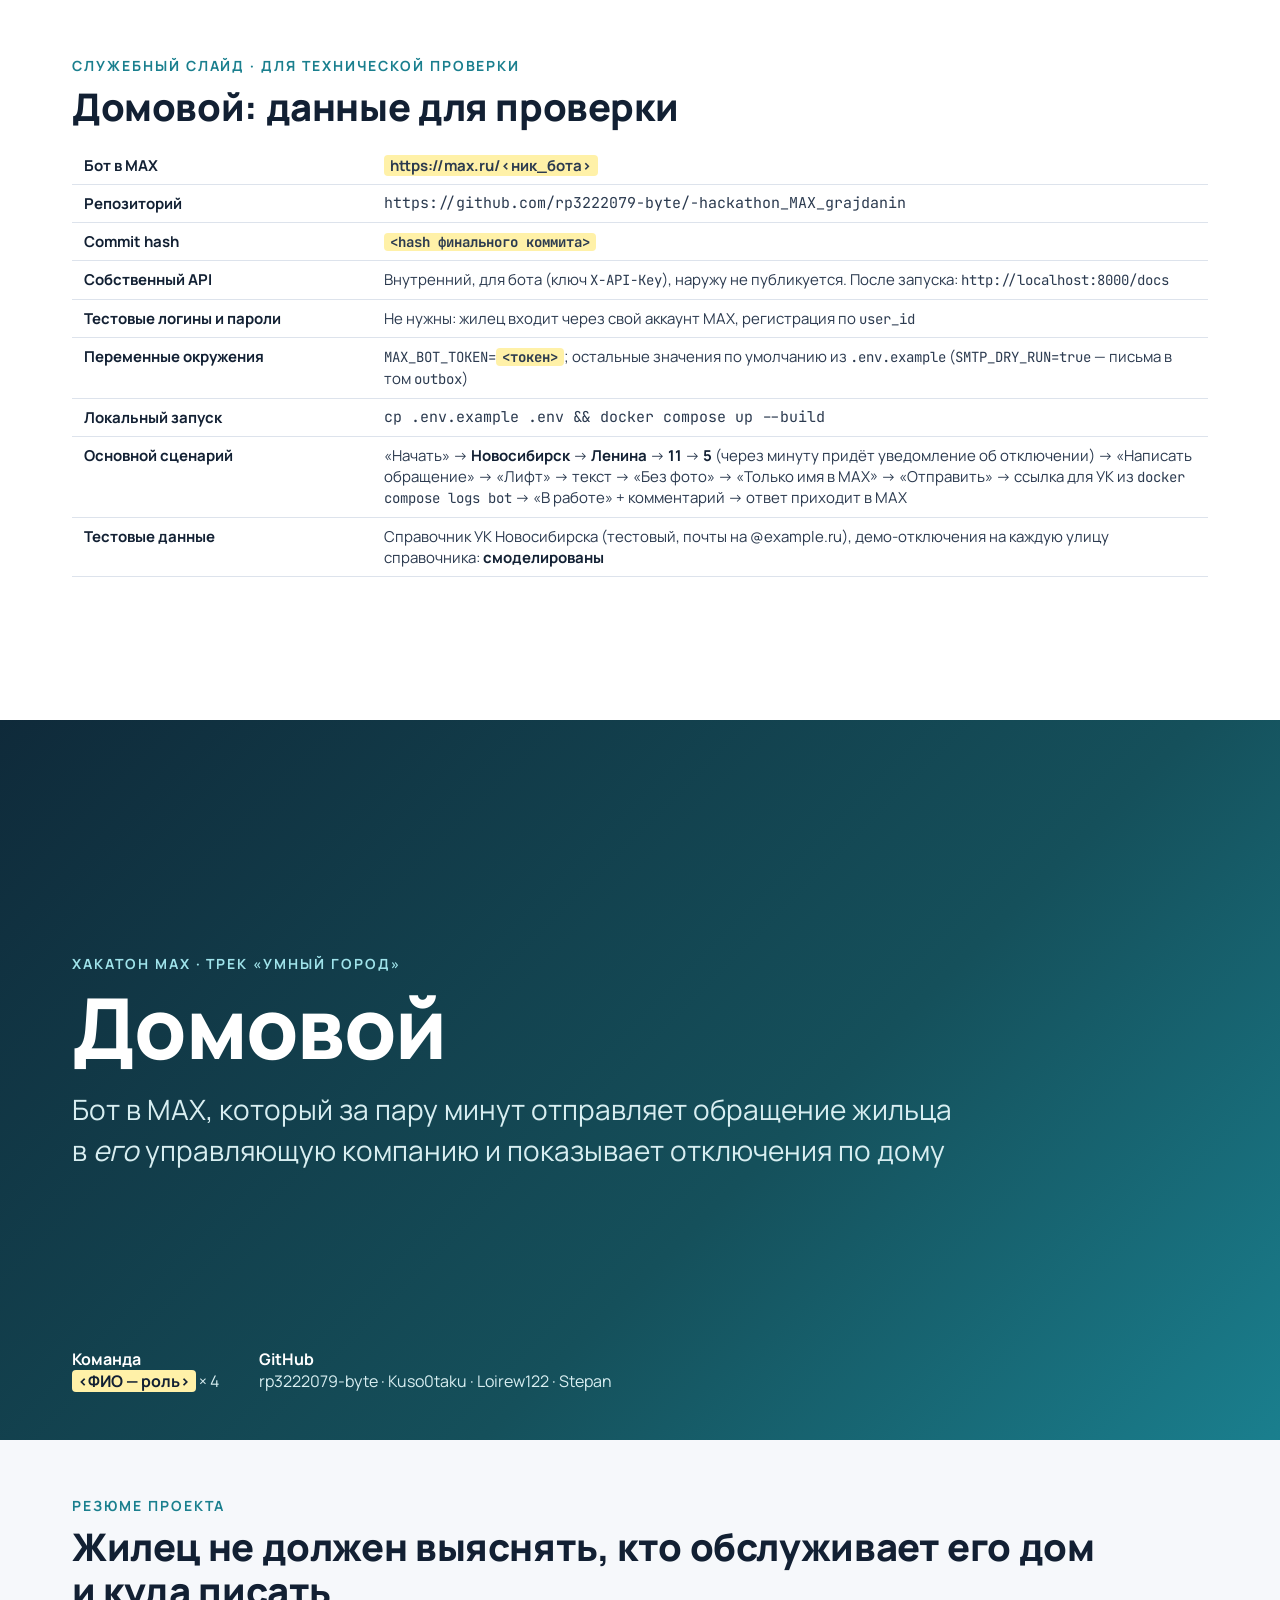
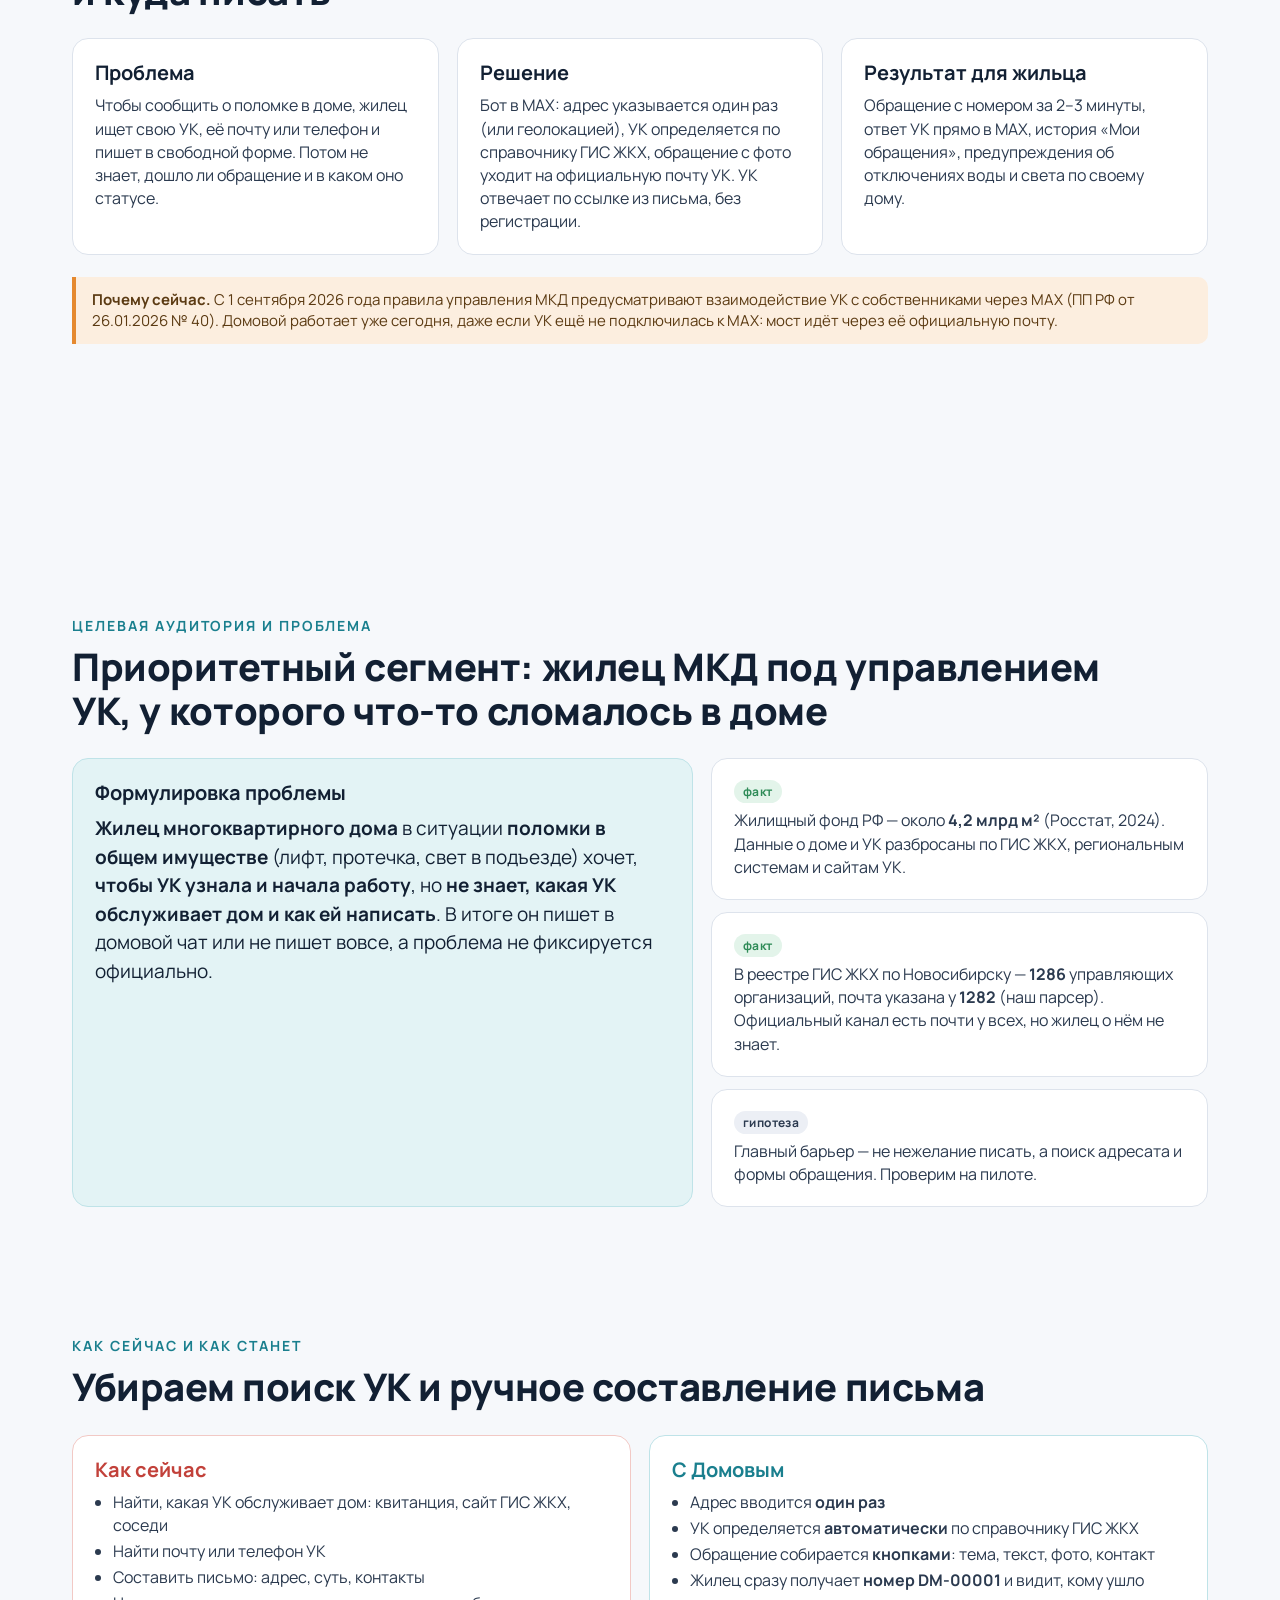
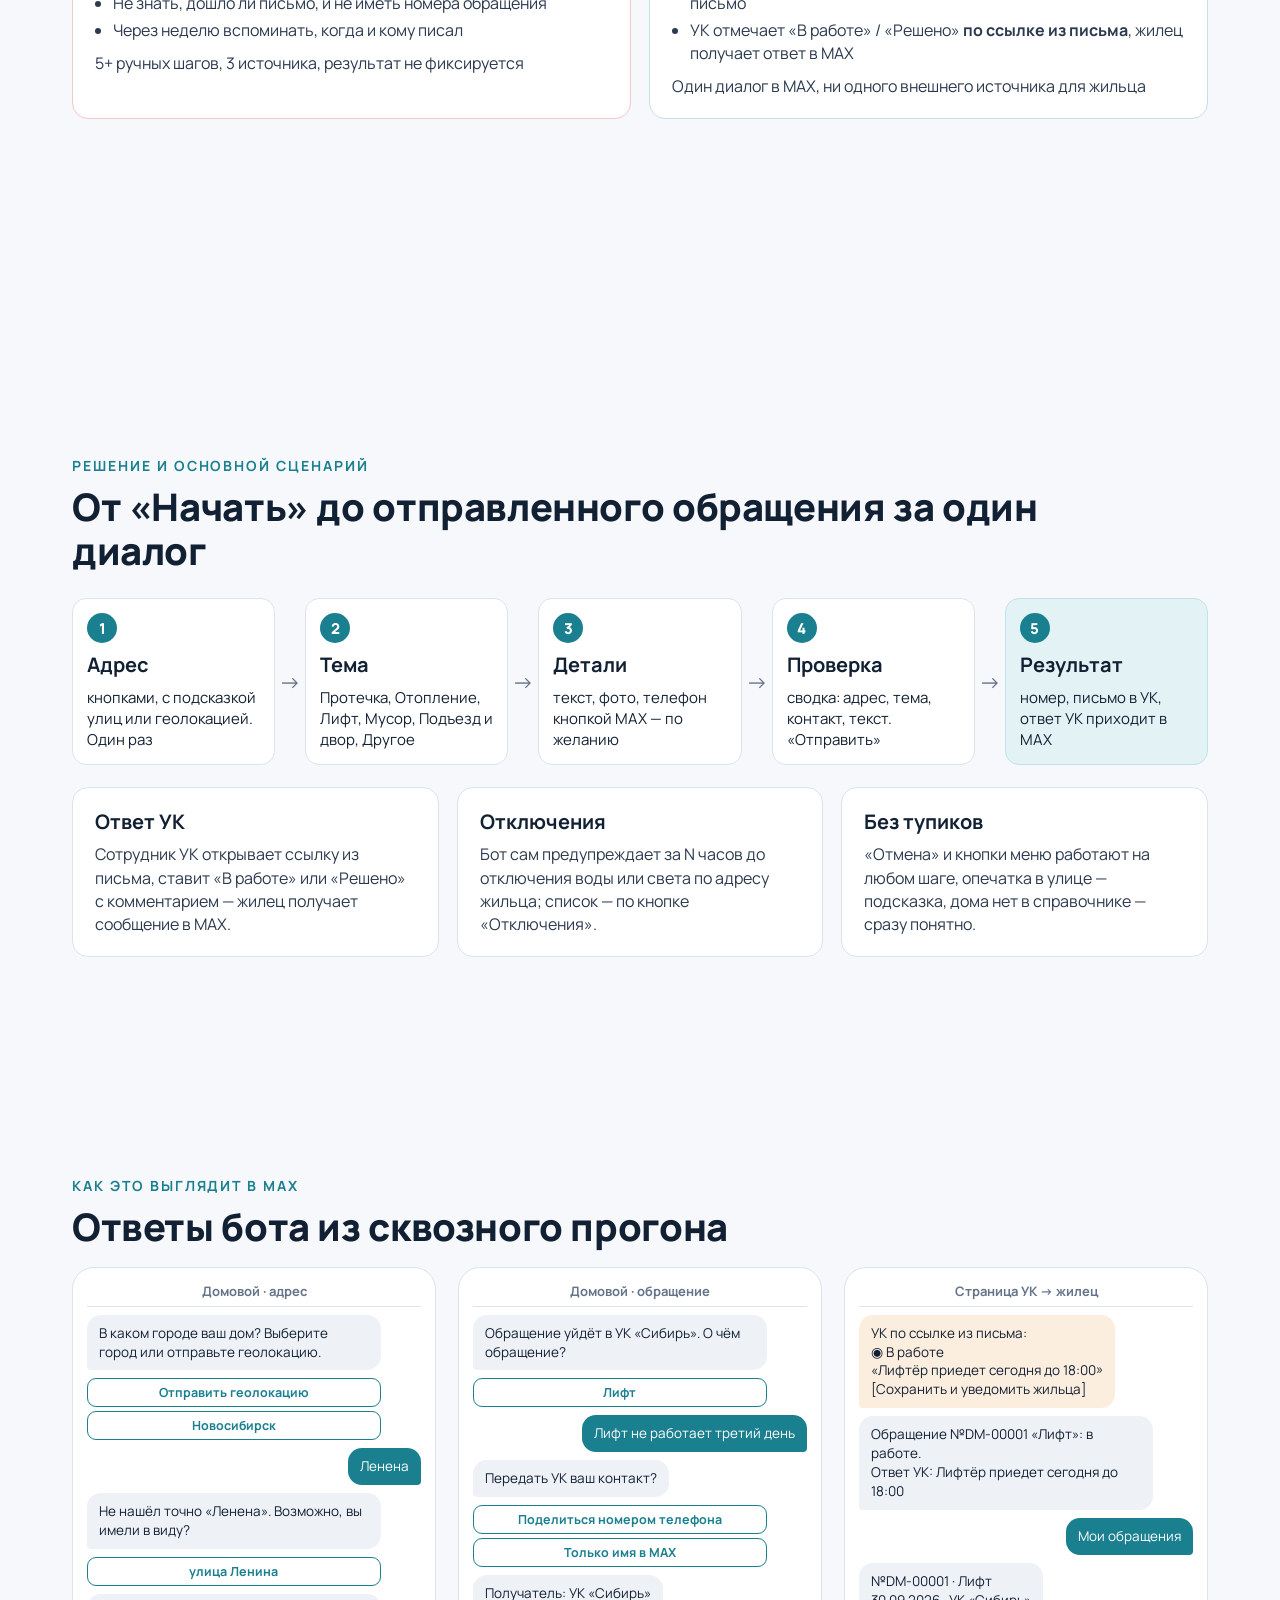
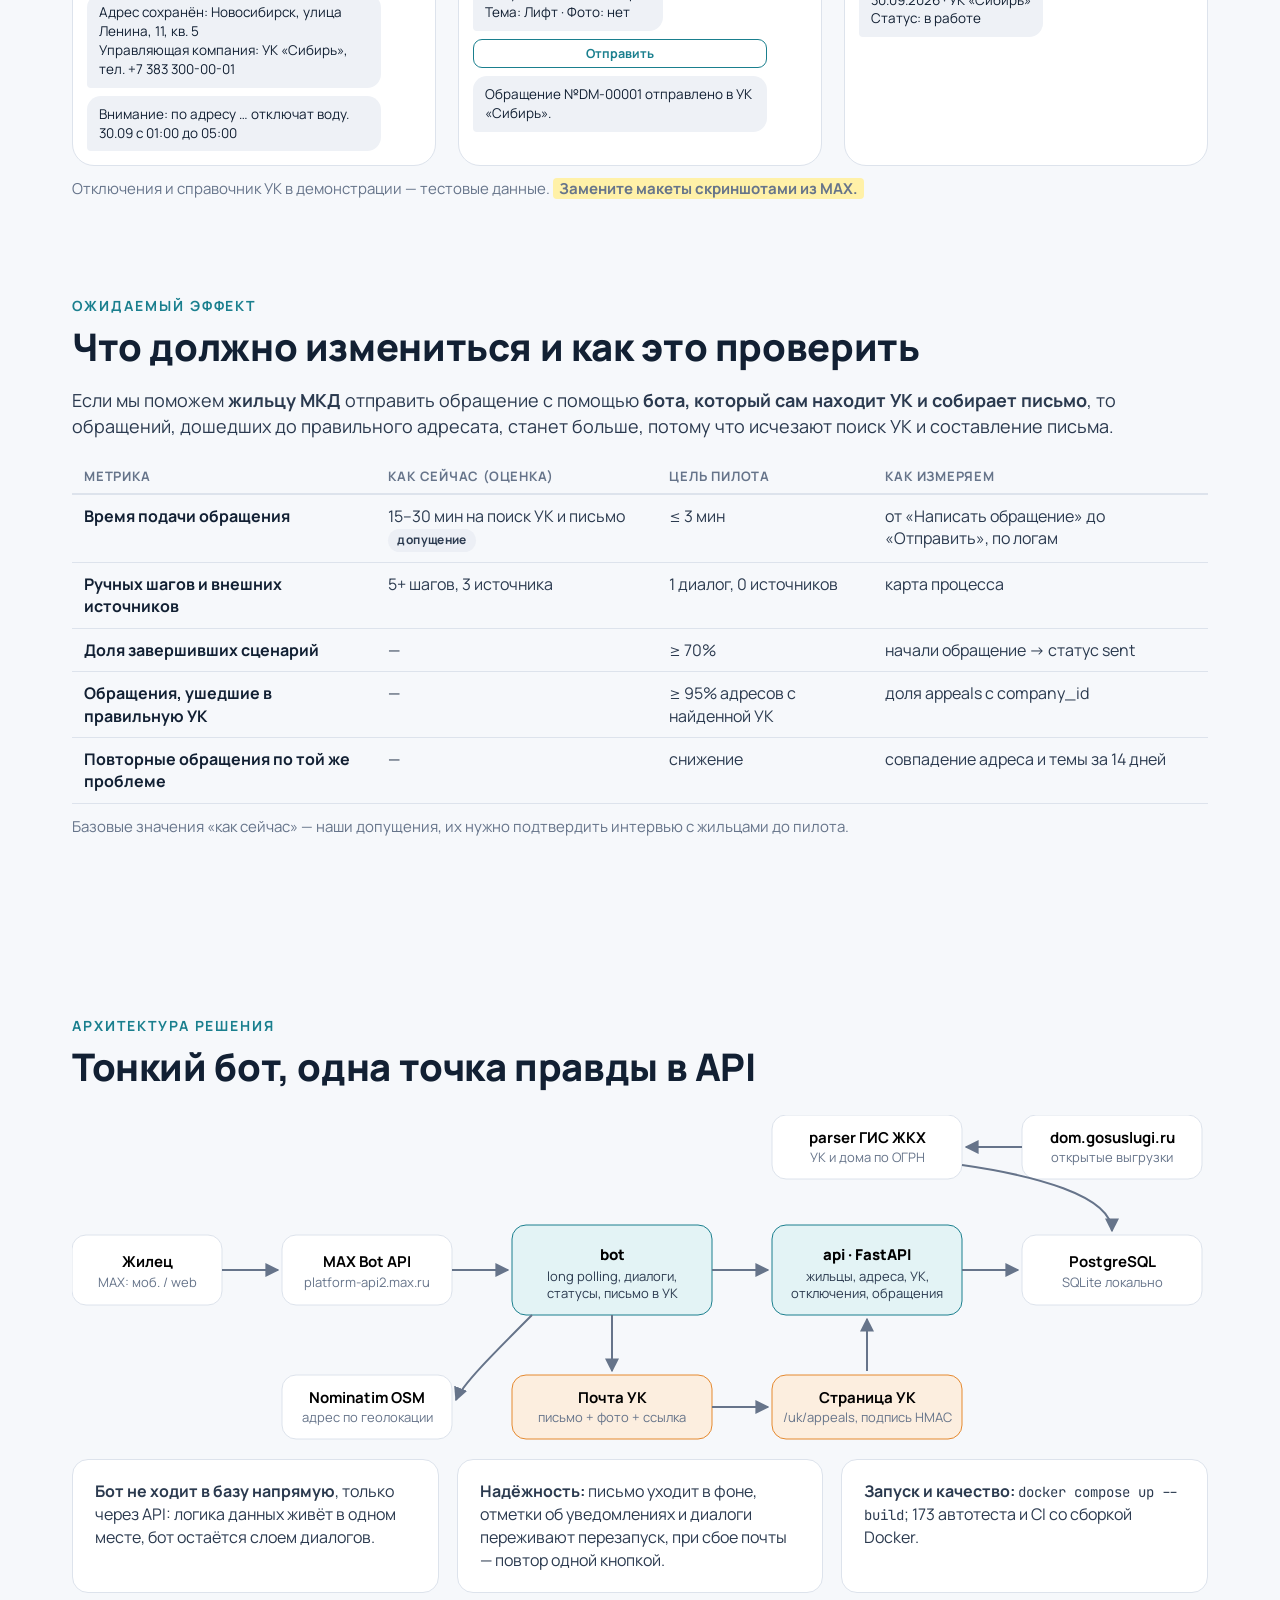
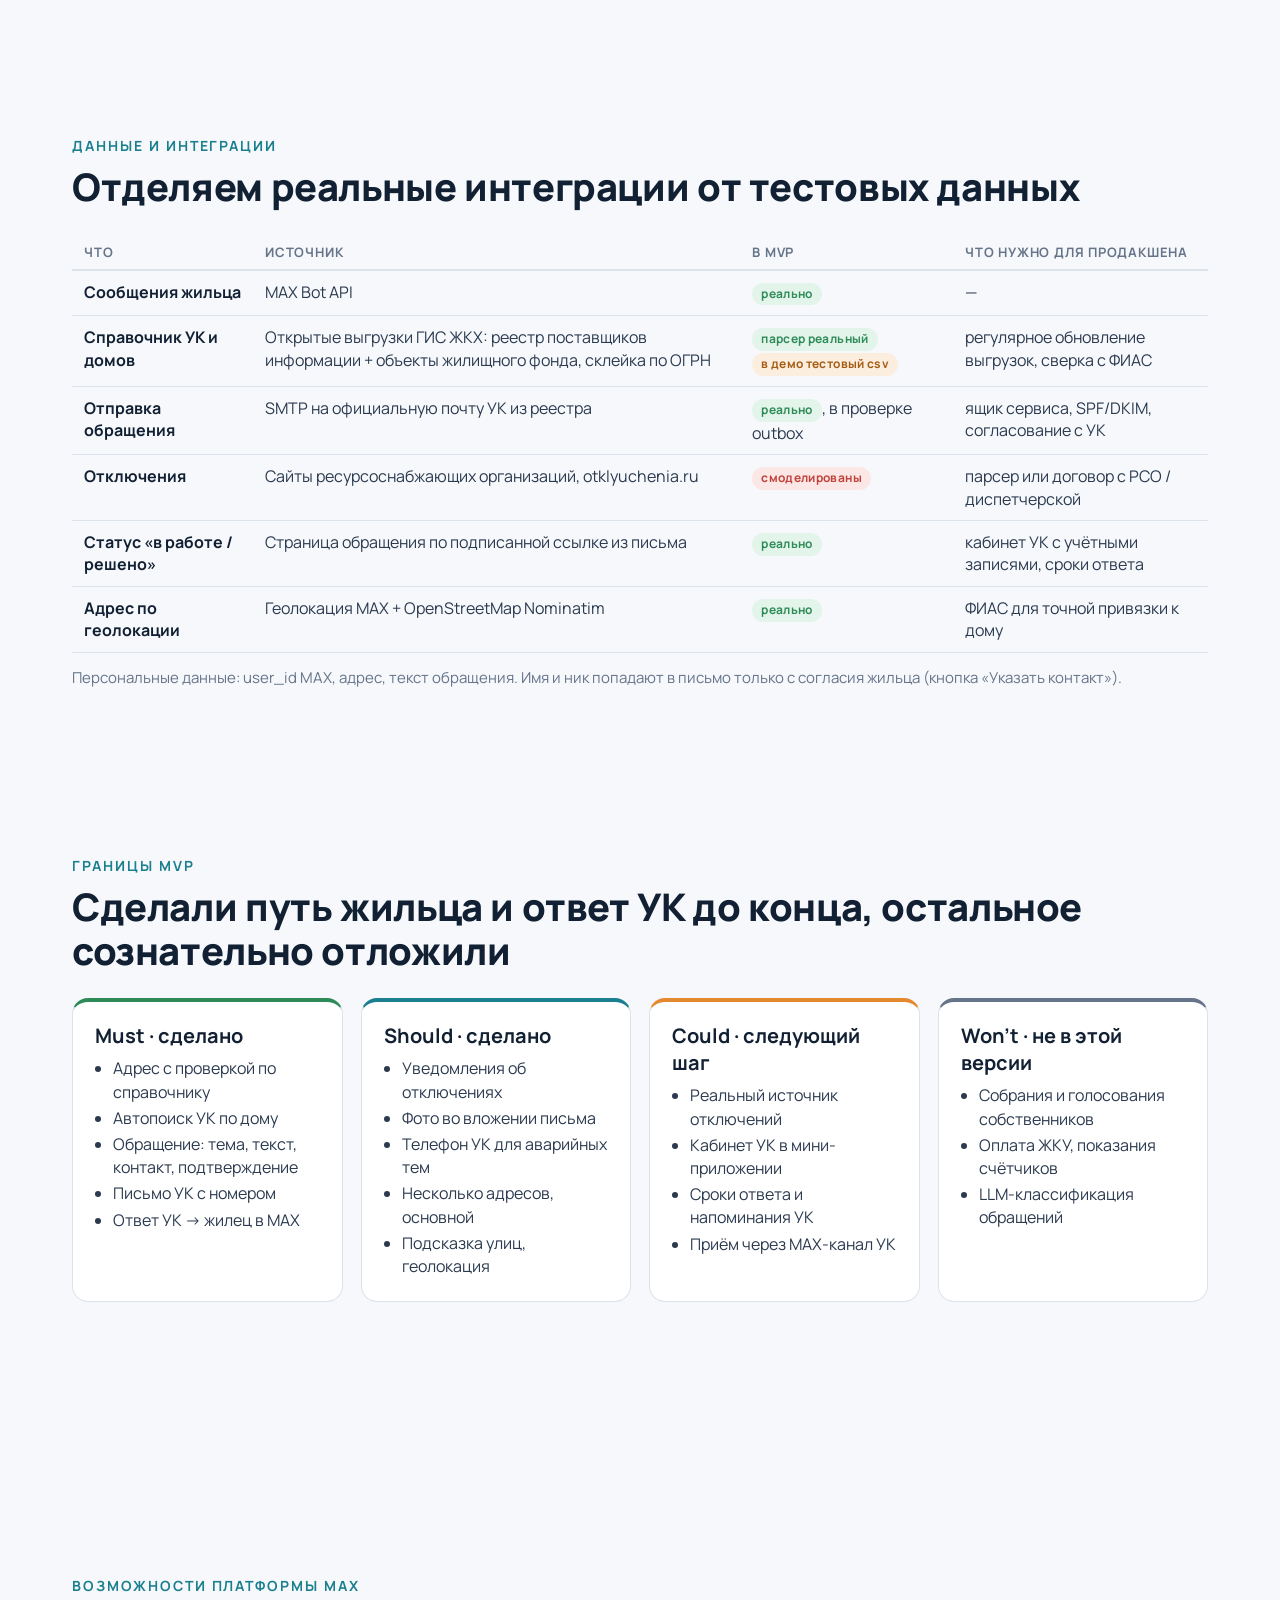
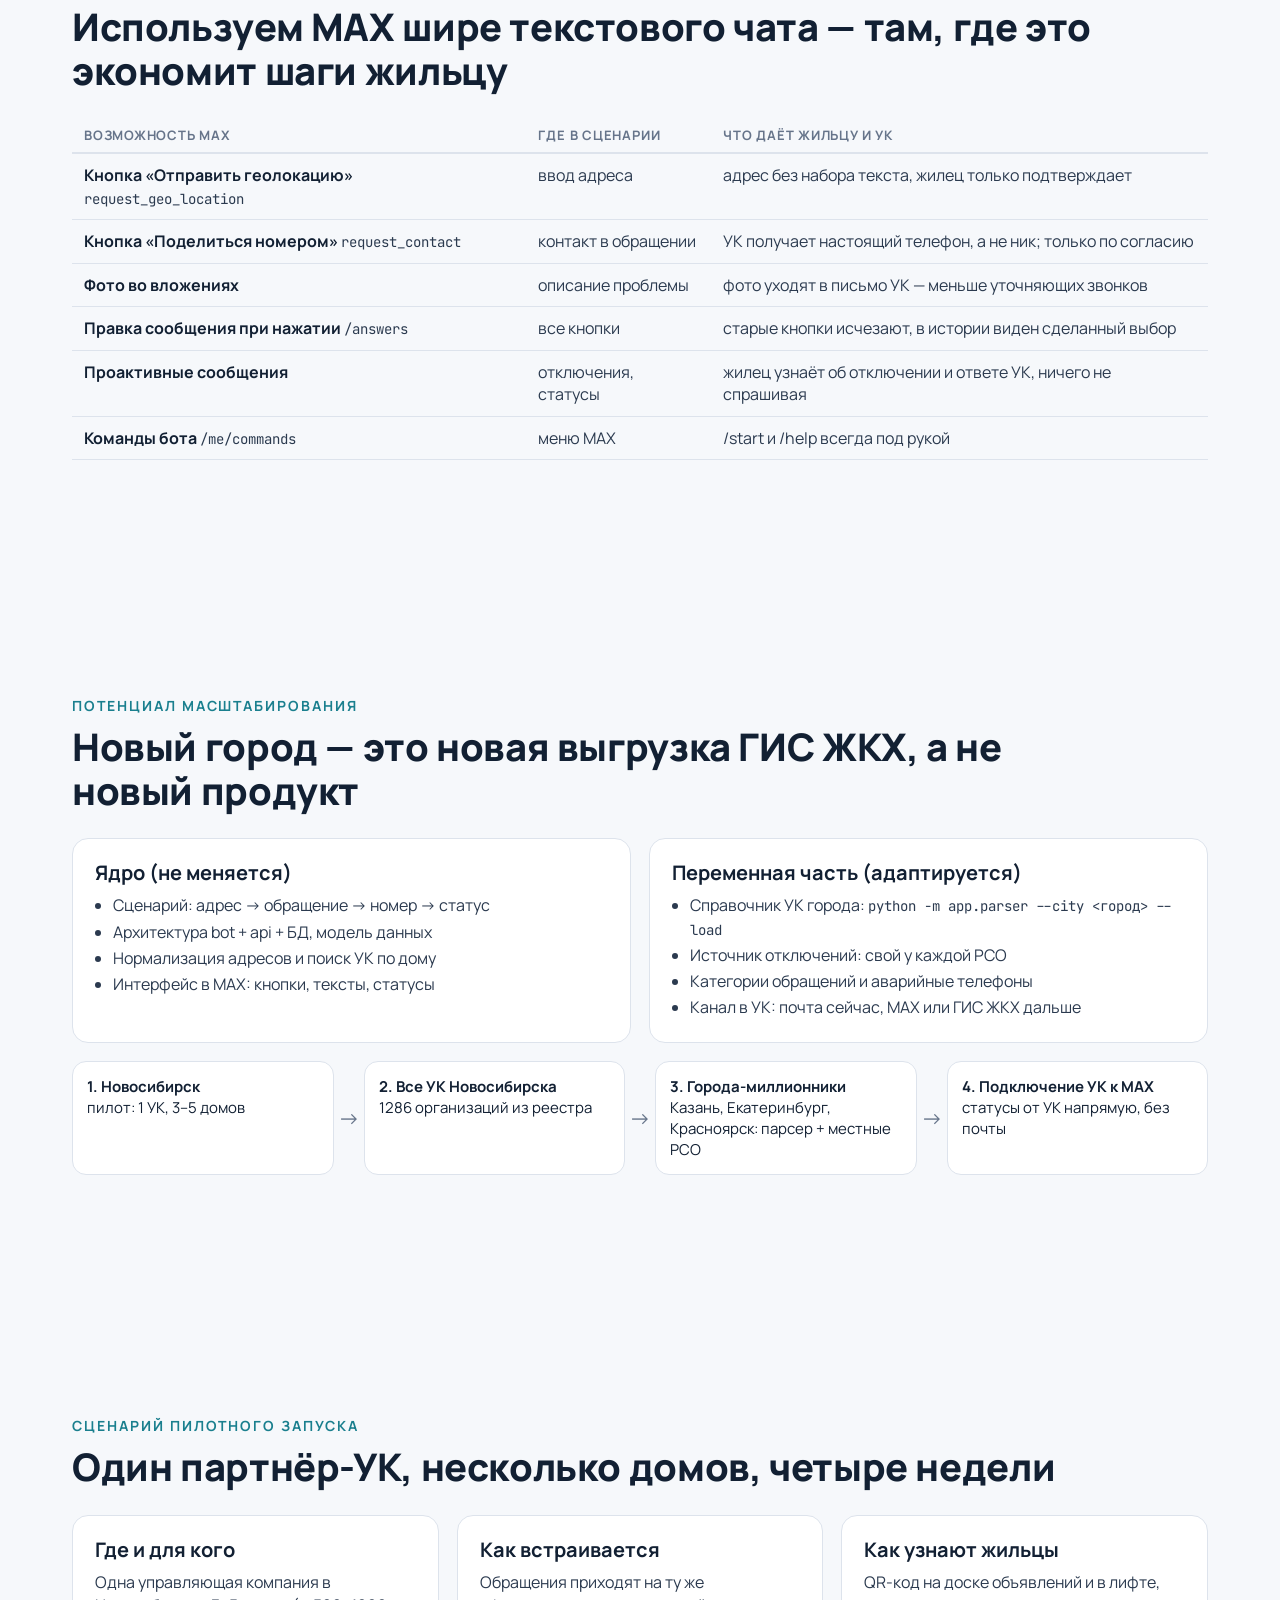
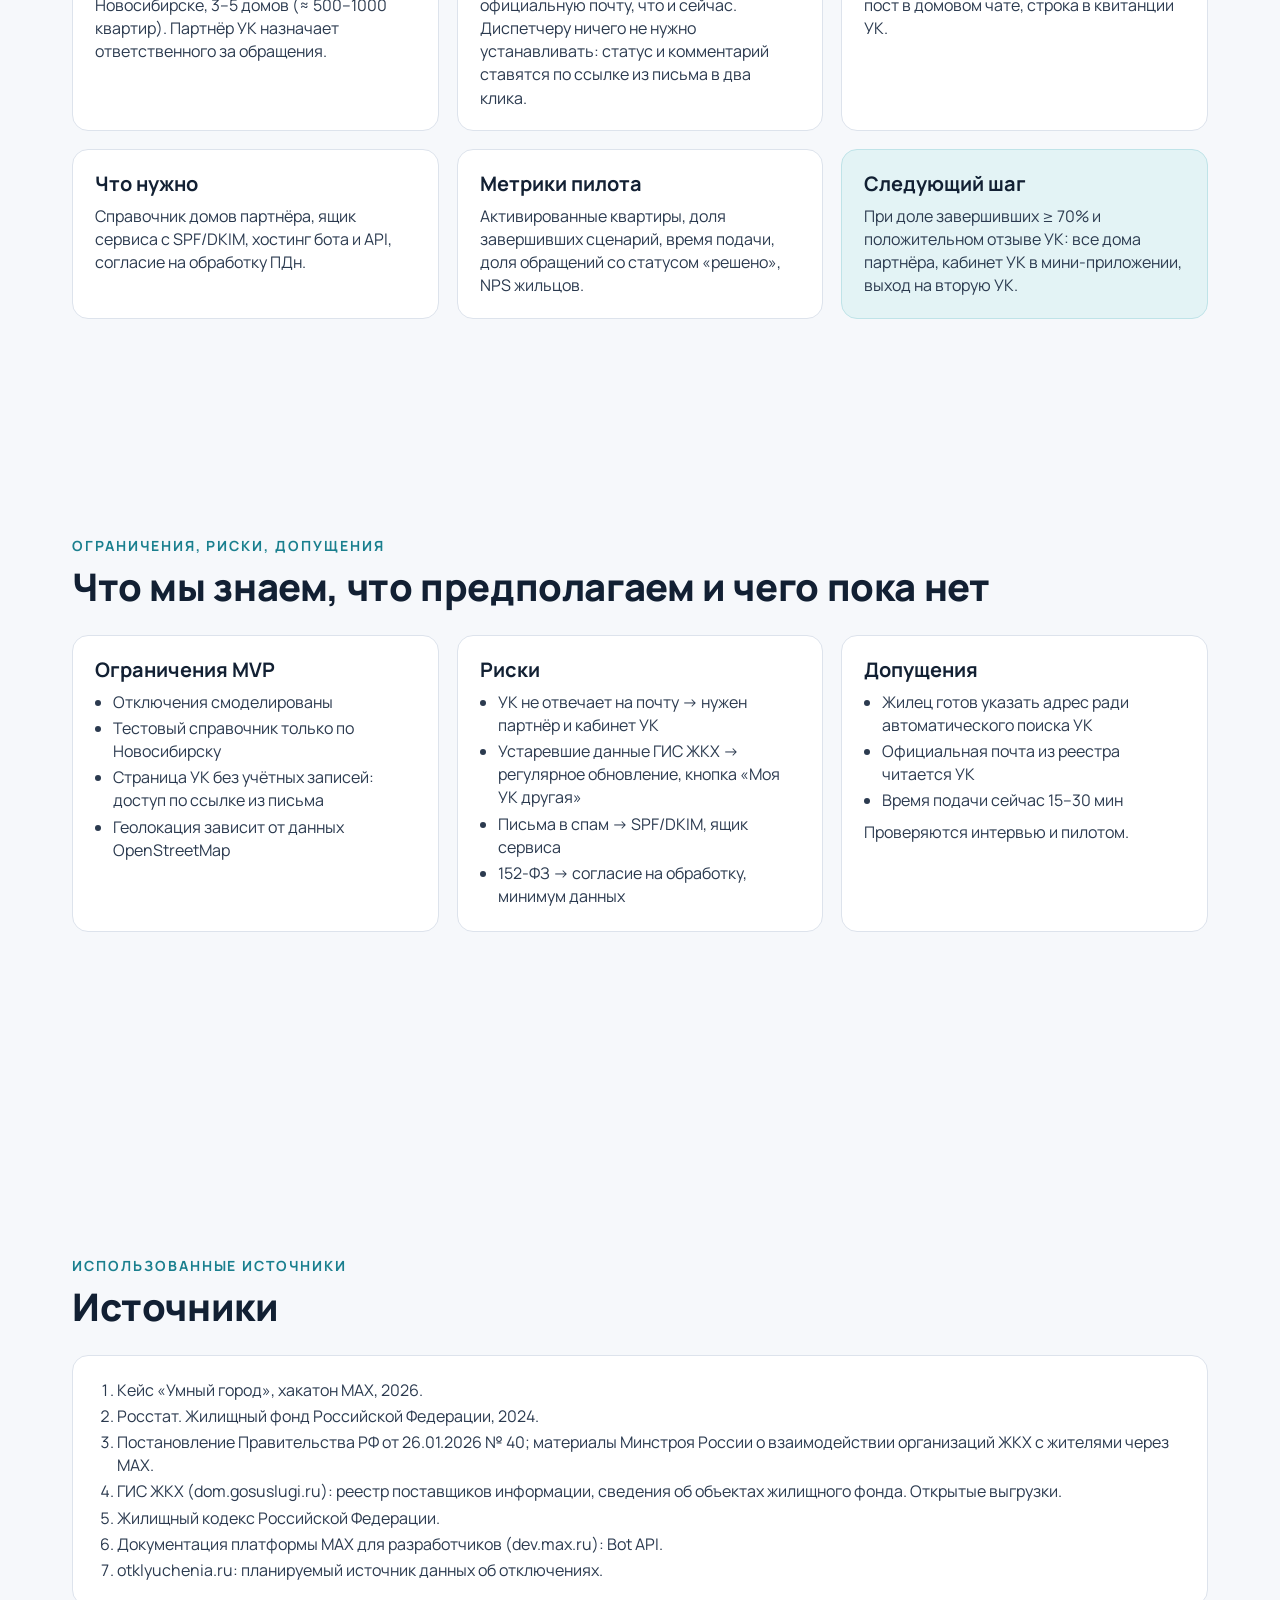
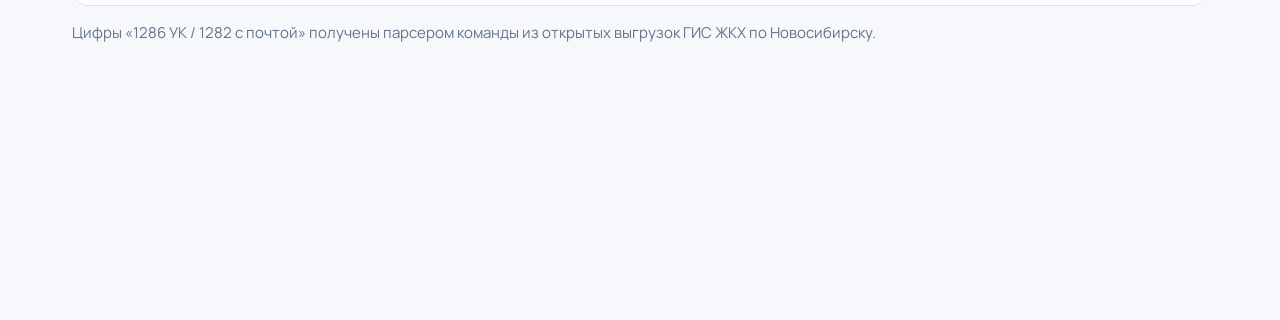
==== presentation/presentation.html @ 5addddf3 "Презентация решения (PDF и исходник)" ====
<!doctype html>
<html lang="ru">
<head>
<meta charset="utf-8">
<title>Домовой — презентация</title>
<link rel="preconnect" href="https://fonts.googleapis.com">
<link rel="preconnect" href="https://fonts.gstatic.com" crossorigin>
<link rel="stylesheet" href="https://fonts.googleapis.com/css2?family=Manrope:wght@400;500;600;700;800&family=JetBrains+Mono:wght@400;600&display=swap">
<style>
@page { size: 1280px 720px; margin: 0; }
:root{
  --ink:#122033; --ink-2:#2B3A4F; --muted:#66748A; --line:#DDE3EC; --bg:#F6F8FB; --card:#FFFFFF;
  --acc:#1A7F8E; --acc-soft:#E3F3F5; --warm:#E5892F; --warm-soft:#FCEEDF; --bad:#C2413A; --bad-soft:#FBE7E5;
  --good:#2E8B57; --good-soft:#E3F4EA; --ph:#FFF1A8;
}
*{box-sizing:border-box}
html,body{margin:0;padding:0;background:#fff}
body{font-family:"Manrope","Segoe UI",Arial,sans-serif;color:var(--ink);-webkit-print-color-adjust:exact;print-color-adjust:exact}
.slide{width:1280px;height:720px;position:relative;overflow:hidden;background:var(--bg);padding:56px 72px 48px;page-break-after:always;break-after:page;display:flex;flex-direction:column}
.slide:last-child{page-break-after:auto;break-after:auto}
.kicker{font-size:14px;font-weight:700;letter-spacing:.14em;text-transform:uppercase;color:var(--acc);margin:0 0 10px}
h1{font-size:60px;line-height:1.05;margin:0;font-weight:800;letter-spacing:-.02em}
h2{font-size:38px;line-height:1.15;margin:0 0 26px;font-weight:800;letter-spacing:-.01em;max-width:1050px}
h3{font-size:20px;margin:0 0 8px;font-weight:700}
p{margin:0}
.lead{font-size:22px;line-height:1.45;color:var(--ink-2)}
.small{font-size:15px;line-height:1.45;color:var(--muted)}
.foot{position:absolute;left:72px;right:72px;bottom:22px;display:flex;justify-content:space-between;font-size:12px;color:var(--muted)}
.grid{display:grid;gap:18px}
.g2{grid-template-columns:1fr 1fr}.g3{grid-template-columns:repeat(3,1fr)}.g4{grid-template-columns:repeat(4,1fr)}
.card{background:var(--card);border:1px solid var(--line);border-radius:16px;padding:20px 22px}
.card p,.card li{font-size:16px;line-height:1.45;color:var(--ink-2)}
.card ul{margin:0;padding-left:18px}.card li{margin:3px 0}
.tag{display:inline-block;font-size:12px;font-weight:700;padding:3px 9px;border-radius:999px;letter-spacing:.03em}
.t-real{background:var(--good-soft);color:var(--good)}.t-test{background:var(--warm-soft);color:#A65B12}.t-model{background:var(--bad-soft);color:var(--bad)}.t-plan{background:#ECEFF5;color:var(--ink-2)}
.ph{background:var(--ph);padding:0 6px;border-radius:4px;font-weight:700}
.mono{font-family:"JetBrains Mono",Consolas,monospace;font-size:14px}
table{border-collapse:collapse;width:100%;font-size:16px}
th{text-align:left;font-size:13px;text-transform:uppercase;letter-spacing:.06em;color:var(--muted);font-weight:700;padding:8px 12px;border-bottom:2px solid var(--line)}
td{padding:10px 12px;border-bottom:1px solid var(--line);vertical-align:top;line-height:1.4;color:var(--ink-2)}
td b{color:var(--ink)}
.big{font-size:44px;font-weight:800;color:var(--acc);line-height:1}
.num{width:30px;height:30px;border-radius:50%;background:var(--acc);color:#fff;font-weight:800;display:inline-flex;align-items:center;justify-content:center;font-size:15px;flex:none}
.row{display:flex;gap:12px;align-items:flex-start}
/* chat mock */
.phone{background:#fff;border:1px solid var(--line);border-radius:22px;padding:14px;display:flex;flex-direction:column;gap:8px}
.phone .hdr{font-size:13px;font-weight:700;color:var(--muted);text-align:center;padding-bottom:6px;border-bottom:1px solid var(--line)}
.b{max-width:88%;padding:9px 12px;border-radius:14px;font-size:13.5px;line-height:1.4;white-space:pre-line}
.bot{background:#EEF1F6;align-self:flex-start;border-bottom-left-radius:4px}
.me{background:var(--acc);color:#fff;align-self:flex-end;border-bottom-right-radius:4px}
.kb{display:flex;flex-direction:column;gap:4px;align-self:flex-start;width:88%}
.kb span{border:1px solid var(--acc);color:var(--acc);border-radius:9px;font-size:12.5px;font-weight:700;text-align:center;padding:5px}
/* flow */
.flow{display:flex;align-items:stretch;gap:0}
.flow .st{flex:1;background:#fff;border:1px solid var(--line);border-radius:14px;padding:14px;font-size:15px;line-height:1.4}
.flow .ar{width:30px;display:flex;align-items:center;justify-content:center;color:var(--muted);font-size:22px}
.cover{background:linear-gradient(135deg,#0F2A3A 0%,#15505B 60%,#1A7F8E 100%);color:#fff}
.cover .kicker{color:#9FE3EA}
.cover .lead{color:#D8EEF1}
.tech{background:#fff}
.tech td{font-size:15px;padding:8px 12px}
.note{border-left:4px solid var(--warm);background:var(--warm-soft);padding:12px 16px;border-radius:0 10px 10px 0;font-size:15px;line-height:1.45;color:#5B3A12}
</style>
</head>
<body>

<!-- 1. Техническая информация -->
<section class="slide tech">
  <p class="kicker">Служебный слайд · для технической проверки</p>
  <h2 style="margin-bottom:18px">Домовой: данные для проверки</h2>
  <table>
    <tr><td style="width:300px"><b>Бот в MAX</b></td><td><span class="ph">https://max.ru/&lt;ник_бота&gt;</span></td></tr>
    <tr><td><b>Репозиторий</b></td><td class="mono">https://github.com/rp3222079-byte/-hackathon_MAX_grajdanin</td></tr>
    <tr><td><b>Commit hash</b></td><td><span class="ph mono">&lt;hash финального коммита&gt;</span></td></tr>
    <tr><td><b>Собственный API</b></td><td>Внутренний, для бота (ключ <span class="mono">X-API-Key</span>), наружу не публикуется. После запуска: <span class="mono">http://localhost:8000/docs</span></td></tr>
    <tr><td><b>Тестовые логины и пароли</b></td><td>Не нужны: жилец входит через свой аккаунт MAX, регистрация по <span class="mono">user_id</span></td></tr>
    <tr><td><b>Переменные окружения</b></td><td><span class="mono">MAX_BOT_TOKEN=</span><span class="ph mono">&lt;токен&gt;</span>; остальные значения по умолчанию из <span class="mono">.env.example</span> (<span class="mono">SMTP_DRY_RUN=true</span> — письма в том <span class="mono">outbox</span>)</td></tr>
    <tr><td><b>Локальный запуск</b></td><td class="mono">cp .env.example .env &amp;&amp; docker compose up --build</td></tr>
    <tr><td><b>Основной сценарий</b></td><td>«Начать» → <b>Новосибирск</b> → <b>Ленина</b> → <b>11</b> → <b>5</b> (через минуту придёт уведомление об отключении) → «Написать обращение» → «Лифт» → текст → «Без фото» → «Только имя в MAX» → «Отправить» → ссылка для УК из <span class="mono">docker compose logs bot</span> → «В работе» + комментарий → ответ приходит в MAX</td></tr>
    <tr><td><b>Тестовые данные</b></td><td>Справочник УК Новосибирска (тестовый, почты на @example.ru), демо-отключения на каждую улицу справочника: <b>смоделированы</b></td></tr>
  </table>
</section>

<!-- 2. Обложка -->
<section class="slide cover">
  <div style="margin-top:auto;margin-bottom:auto">
    <p class="kicker">Хакатон MAX · трек «Умный город»</p>
    <h1 style="font-size:84px">Домовой</h1>
    <p class="lead" style="font-size:28px;margin-top:18px;max-width:900px">Бот в MAX, который за пару минут отправляет обращение жильца в&nbsp;<i>его</i> управляющую компанию и показывает отключения по дому</p>
  </div>
  <div style="display:flex;gap:40px;font-size:16px;color:#D8EEF1">
    <div><b style="color:#fff">Команда</b><br><span class="ph" style="color:var(--ink)">&lt;ФИО — роль&gt;</span> × 4</div>
    <div><b style="color:#fff">GitHub</b><br>rp3222079-byte · Kuso0taku · Loirew122 · Stepan</div>
  </div>
</section>

<!-- 3. Резюме -->
<section class="slide">
  <p class="kicker">Резюме проекта</p>
  <h2>Жилец не должен выяснять, кто обслуживает его дом и куда писать</h2>
  <div class="grid g3" style="margin-bottom:22px">
    <div class="card"><h3>Проблема</h3><p>Чтобы сообщить о поломке в доме, жилец ищет свою УК, её почту или телефон и пишет в свободной форме. Потом не знает, дошло ли обращение и в каком оно статусе.</p></div>
    <div class="card"><h3>Решение</h3><p>Бот в MAX: адрес указывается один раз (или геолокацией), УК определяется по справочнику ГИС ЖКХ, обращение с фото уходит на официальную почту УК. УК отвечает по ссылке из письма, без регистрации.</p></div>
    <div class="card"><h3>Результат для жильца</h3><p>Обращение с номером за 2–3 минуты, ответ УК прямо в MAX, история «Мои обращения», предупреждения об отключениях воды и света по своему дому.</p></div>
  </div>
  <div class="note"><b>Почему сейчас.</b> С 1 сентября 2026 года правила управления МКД предусматривают взаимодействие УК с собственниками через MAX (ПП РФ от 26.01.2026 № 40). Домовой работает уже сегодня, даже если УК ещё не подключилась к MAX: мост идёт через её официальную почту.</div>
</section>

<!-- 4. ЦА и проблема -->
<section class="slide">
  <p class="kicker">Целевая аудитория и проблема</p>
  <h2>Приоритетный сегмент: жилец МКД под управлением УК, у которого что-то сломалось в доме</h2>
  <div class="grid g2" style="grid-template-columns:1.25fr 1fr">
    <div class="card" style="background:var(--acc-soft);border-color:#BFE3E8">
      <h3>Формулировка проблемы</h3>
      <p style="font-size:19px;line-height:1.5;color:var(--ink)"><b>Жилец многоквартирного дома</b> в ситуации <b>поломки в общем имуществе</b> (лифт, протечка, свет в подъезде) хочет, <b>чтобы УК узнала и начала работу</b>, но <b>не знает, какая УК обслуживает дом и как ей написать</b>. В итоге он пишет в домовой чат или не пишет вовсе, а проблема не фиксируется официально.</p>
    </div>
    <div class="grid" style="gap:12px">
      <div class="card"><span class="tag t-real">факт</span><p style="margin-top:6px">Жилищный фонд РФ — около <b>4,2 млрд м²</b> (Росстат, 2024). Данные о доме и УК разбросаны по ГИС ЖКХ, региональным системам и сайтам УК.</p></div>
      <div class="card"><span class="tag t-real">факт</span><p style="margin-top:6px">В реестре ГИС ЖКХ по Новосибирску — <b>1286</b> управляющих организаций, почта указана у <b>1282</b> (наш парсер). Официальный канал есть почти у всех, но жилец о нём не знает.</p></div>
      <div class="card"><span class="tag t-plan">гипотеза</span><p style="margin-top:6px">Главный барьер — не нежелание писать, а поиск адресата и формы обращения. Проверим на пилоте.</p></div>
    </div>
  </div>
</section>

<!-- 5. As Is / To Be -->
<section class="slide">
  <p class="kicker">Как сейчас и как станет</p>
  <h2>Убираем поиск УК и ручное составление письма</h2>
  <div class="grid g2">
    <div class="card" style="border-color:#F2C9C5">
      <h3 style="color:var(--bad)">Как сейчас</h3>
      <ul>
        <li>Найти, какая УК обслуживает дом: квитанция, сайт ГИС ЖКХ, соседи</li>
        <li>Найти почту или телефон УК</li>
        <li>Составить письмо: адрес, суть, контакты</li>
        <li>Не знать, дошло ли письмо, и не иметь номера обращения</li>
        <li>Через неделю вспоминать, когда и кому писал</li>
      </ul>
      <p class="small" style="margin-top:10px">5+ ручных шагов, 3 источника, результат не фиксируется</p>
    </div>
    <div class="card" style="border-color:#BFE3E8">
      <h3 style="color:var(--acc)">С Домовым</h3>
      <ul>
        <li>Адрес вводится <b>один раз</b></li>
        <li>УК определяется <b>автоматически</b> по справочнику ГИС ЖКХ</li>
        <li>Обращение собирается <b>кнопками</b>: тема, текст, фото, контакт</li>
        <li>Жилец сразу получает <b>номер DM-00001</b> и видит, кому ушло письмо</li>
        <li>УК отмечает «В работе» / «Решено» <b>по ссылке из письма</b>, жилец получает ответ в MAX</li>
      </ul>
      <p class="small" style="margin-top:10px">Один диалог в MAX, ни одного внешнего источника для жильца</p>
    </div>
  </div>
</section>

<!-- 6. Сценарий -->
<section class="slide">
  <p class="kicker">Решение и основной сценарий</p>
  <h2>От «Начать» до отправленного обращения за один диалог</h2>
  <div class="flow" style="margin-bottom:22px">
    <div class="st"><span class="num">1</span><h3 style="margin-top:8px">Адрес</h3>кнопками, с подсказкой улиц или геолокацией. Один раз</div><div class="ar">→</div>
    <div class="st"><span class="num">2</span><h3 style="margin-top:8px">Тема</h3>Протечка, Отопление, Лифт, Мусор, Подъезд и двор, Другое</div><div class="ar">→</div>
    <div class="st"><span class="num">3</span><h3 style="margin-top:8px">Детали</h3>текст, фото, телефон кнопкой MAX — по желанию</div><div class="ar">→</div>
    <div class="st"><span class="num">4</span><h3 style="margin-top:8px">Проверка</h3>сводка: адрес, тема, контакт, текст. «Отправить»</div><div class="ar">→</div>
    <div class="st" style="background:var(--acc-soft);border-color:#BFE3E8"><span class="num">5</span><h3 style="margin-top:8px">Результат</h3>номер, письмо в УК, ответ УК приходит в MAX</div>
  </div>
  <div class="grid g3">
    <div class="card"><h3>Ответ УК</h3><p>Сотрудник УК открывает ссылку из письма, ставит «В работе» или «Решено» с комментарием — жилец получает сообщение в MAX.</p></div>
    <div class="card"><h3>Отключения</h3><p>Бот сам предупреждает за N часов до отключения воды или света по адресу жильца; список — по кнопке «Отключения».</p></div>
    <div class="card"><h3>Без тупиков</h3><p>«Отмена» и кнопки меню работают на любом шаге, опечатка в улице — подсказка, дома нет в справочнике — сразу понятно.</p></div>
  </div>
</section>

<!-- 7. Демо -->
<section class="slide">
  <p class="kicker">Как это выглядит в MAX</p>
  <h2 style="margin-bottom:18px">Ответы бота из сквозного прогона</h2>
  <div class="grid g3" style="gap:22px">
    <div class="phone"><div class="hdr">Домовой · адрес</div>
      <div class="b bot">В каком городе ваш дом? Выберите город или отправьте геолокацию.</div>
      <div class="kb"><span>Отправить геолокацию</span><span>Новосибирск</span></div>
      <div class="b me">Ленена</div>
      <div class="b bot">Не нашёл точно «Ленена». Возможно, вы имели в виду?</div>
      <div class="kb"><span>улица Ленина</span></div>
      <div class="b bot">Адрес сохранён: Новосибирск, улица Ленина, 11, кв. 5
Управляющая компания: УК «Сибирь», тел. +7 383 300-00-01</div>
      <div class="b bot">Внимание: по адресу … отключат воду. 30.09 с 01:00 до 05:00</div>
    </div>
    <div class="phone"><div class="hdr">Домовой · обращение</div>
      <div class="b bot">Обращение уйдёт в УК «Сибирь». О чём обращение?</div>
      <div class="kb"><span>Лифт</span></div>
      <div class="b me">Лифт не работает третий день</div>
      <div class="b bot">Передать УК ваш контакт?</div>
      <div class="kb"><span>Поделиться номером телефона</span><span>Только имя в MAX</span></div>
      <div class="b bot">Получатель: УК «Сибирь»
Тема: Лифт · Фото: нет</div>
      <div class="kb"><span>Отправить</span></div>
      <div class="b bot">Обращение №DM-00001 отправлено в УК «Сибирь».</div>
    </div>
    <div class="phone"><div class="hdr">Страница УК → жилец</div>
      <div class="b bot" style="background:#FCEEDF">УК по ссылке из письма:
◉ В работе
«Лифтёр приедет сегодня до 18:00»
[Сохранить и уведомить жильца]</div>
      <div class="b bot">Обращение №DM-00001 «Лифт»: в работе.
Ответ УК: Лифтёр приедет сегодня до 18:00</div>
      <div class="b me">Мои обращения</div>
      <div class="b bot">№DM-00001 · Лифт
30.09.2026 · УК «Сибирь»
Статус: в работе</div>
    </div>
  </div>
  <p class="small" style="margin-top:12px">Отключения и справочник УК в демонстрации — тестовые данные. <span class="ph">Замените макеты скриншотами из MAX.</span></p>
</section>

<!-- 8. Эффект -->
<section class="slide">
  <p class="kicker">Ожидаемый эффект</p>
  <h2>Что должно измениться и как это проверить</h2>
  <p class="lead" style="margin:-8px 0 20px;font-size:18px">Если мы поможем <b>жильцу МКД</b> отправить обращение с помощью <b>бота, который сам находит УК и собирает письмо</b>, то обращений, дошедших до правильного адресата, станет больше, потому что исчезают поиск УК и составление письма.</p>
  <table>
    <tr><th>Метрика</th><th>Как сейчас (оценка)</th><th>Цель пилота</th><th>Как измеряем</th></tr>
    <tr><td><b>Время подачи обращения</b></td><td>15–30 мин на поиск УК и письмо <span class="tag t-plan">допущение</span></td><td>≤ 3 мин</td><td>от «Написать обращение» до «Отправить», по логам</td></tr>
    <tr><td><b>Ручных шагов и внешних источников</b></td><td>5+ шагов, 3 источника</td><td>1 диалог, 0 источников</td><td>карта процесса</td></tr>
    <tr><td><b>Доля завершивших сценарий</b></td><td>—</td><td>≥ 70%</td><td>начали обращение → статус sent</td></tr>
    <tr><td><b>Обращения, ушедшие в правильную УК</b></td><td>—</td><td>≥ 95% адресов с найденной УК</td><td>доля appeals с company_id</td></tr>
    <tr><td><b>Повторные обращения по той же проблеме</b></td><td>—</td><td>снижение</td><td>совпадение адреса и темы за 14 дней</td></tr>
  </table>
  <p class="small" style="margin-top:12px">Базовые значения «как сейчас» — наши допущения, их нужно подтвердить интервью с жильцами до пилота.</p>
</section>

<!-- 9. Архитектура -->
<section class="slide">
  <p class="kicker">Архитектура решения</p>
  <h2>Тонкий бот, одна точка правды в API</h2>
  <svg viewBox="0 0 1136 330" width="1136" height="330" style="font-family:Manrope,Segoe UI,sans-serif">
    <defs><marker id="a" viewBox="0 0 10 10" refX="9" refY="5" markerWidth="7" markerHeight="7" orient="auto"><path d="M0,0 L10,5 L0,10 z" fill="#66748A"/></marker></defs>
    <g font-size="15">
      <rect x="0" y="120" width="150" height="70" rx="14" fill="#fff" stroke="#DDE3EC"/><text x="75" y="152" text-anchor="middle" font-weight="700">Жилец</text><text x="75" y="172" text-anchor="middle" fill="#66748A" font-size="13">MAX: моб. / web</text>
      <rect x="210" y="120" width="170" height="70" rx="14" fill="#fff" stroke="#DDE3EC"/><text x="295" y="152" text-anchor="middle" font-weight="700">MAX Bot API</text><text x="295" y="172" text-anchor="middle" fill="#66748A" font-size="13">platform-api2.max.ru</text>
      <rect x="440" y="110" width="200" height="90" rx="14" fill="#E3F3F5" stroke="#1A7F8E"/><text x="540" y="145" text-anchor="middle" font-weight="800">bot</text><text x="540" y="166" text-anchor="middle" fill="#2B3A4F" font-size="13">long polling, диалоги,</text><text x="540" y="183" text-anchor="middle" fill="#2B3A4F" font-size="13">статусы, письмо в УК</text>
      <rect x="700" y="110" width="190" height="90" rx="14" fill="#E3F3F5" stroke="#1A7F8E"/><text x="795" y="145" text-anchor="middle" font-weight="800">api · FastAPI</text><text x="795" y="166" text-anchor="middle" fill="#2B3A4F" font-size="13">жильцы, адреса, УК,</text><text x="795" y="183" text-anchor="middle" fill="#2B3A4F" font-size="13">отключения, обращения</text>
      <rect x="950" y="120" width="180" height="70" rx="14" fill="#fff" stroke="#DDE3EC"/><text x="1040" y="152" text-anchor="middle" font-weight="700">PostgreSQL</text><text x="1040" y="172" text-anchor="middle" fill="#66748A" font-size="13">SQLite локально</text>
      <rect x="440" y="260" width="200" height="64" rx="14" fill="#FCEEDF" stroke="#E5892F"/><text x="540" y="288" text-anchor="middle" font-weight="700">Почта УК</text><text x="540" y="307" text-anchor="middle" fill="#66748A" font-size="13">письмо + фото + ссылка</text>
      <rect x="700" y="260" width="190" height="64" rx="14" fill="#FCEEDF" stroke="#E5892F"/><text x="795" y="288" text-anchor="middle" font-weight="700">Страница УК</text><text x="795" y="307" text-anchor="middle" fill="#66748A" font-size="13">/uk/appeals, подпись HMAC</text>
      <rect x="210" y="260" width="170" height="64" rx="14" fill="#fff" stroke="#DDE3EC"/><text x="295" y="288" text-anchor="middle" font-weight="700">Nominatim OSM</text><text x="295" y="307" text-anchor="middle" fill="#66748A" font-size="13">адрес по геолокации</text>
      <rect x="700" y="0" width="190" height="64" rx="14" fill="#fff" stroke="#DDE3EC"/><text x="795" y="28" text-anchor="middle" font-weight="700">parser ГИС ЖКХ</text><text x="795" y="47" text-anchor="middle" fill="#66748A" font-size="13">УК и дома по ОГРН</text>
      <rect x="950" y="0" width="180" height="64" rx="14" fill="#fff" stroke="#DDE3EC"/><text x="1040" y="28" text-anchor="middle" font-weight="700">dom.gosuslugi.ru</text><text x="1040" y="47" text-anchor="middle" fill="#66748A" font-size="13">открытые выгрузки</text>
    </g>
    <g stroke="#66748A" stroke-width="2" fill="none">
      <path d="M150 155 H206" marker-end="url(#a)"/><path d="M380 155 H436" marker-end="url(#a)"/>
      <path d="M640 155 H696" marker-end="url(#a)"/><path d="M890 155 H946" marker-end="url(#a)"/>
      <path d="M540 200 V256" marker-end="url(#a)"/><path d="M950 32 H894" marker-end="url(#a)"/>
      <path d="M640 292 H696" marker-end="url(#a)"/><path d="M795 256 V204" marker-end="url(#a)"/>
      <path d="M460 200 C 420 240, 390 270, 384 285" marker-end="url(#a)"/>
      <path d="M890 50 C 960 60, 1040 80, 1040 116" marker-end="url(#a)"/>
    </g>
  </svg>
  <div class="grid g3" style="margin-top:14px">
    <div class="card"><p><b>Бот не ходит в базу напрямую</b>, только через API: логика данных живёт в одном месте, бот остаётся слоем диалогов.</p></div>
    <div class="card"><p><b>Надёжность:</b> письмо уходит в фоне, отметки об уведомлениях и диалоги переживают перезапуск, при сбое почты — повтор одной кнопкой.</p></div>
    <div class="card"><p><b>Запуск и качество:</b> <span class="mono">docker compose up --build</span>; 173 автотеста и CI со сборкой Docker.</p></div>
  </div>
</section>

<!-- 10. Данные -->
<section class="slide">
  <p class="kicker">Данные и интеграции</p>
  <h2>Отделяем реальные интеграции от тестовых данных</h2>
  <table>
    <tr><th>Что</th><th>Источник</th><th>В MVP</th><th>Что нужно для продакшена</th></tr>
    <tr><td><b>Сообщения жильца</b></td><td>MAX Bot API</td><td><span class="tag t-real">реально</span></td><td>—</td></tr>
    <tr><td><b>Справочник УК и домов</b></td><td>Открытые выгрузки ГИС ЖКХ: реестр поставщиков информации + объекты жилищного фонда, склейка по ОГРН</td><td><span class="tag t-real">парсер реальный</span> <span class="tag t-test">в демо тестовый csv</span></td><td>регулярное обновление выгрузок, сверка с ФИАС</td></tr>
    <tr><td><b>Отправка обращения</b></td><td>SMTP на официальную почту УК из реестра</td><td><span class="tag t-real">реально</span>, в проверке outbox</td><td>ящик сервиса, SPF/DKIM, согласование с УК</td></tr>
    <tr><td><b>Отключения</b></td><td>Сайты ресурсоснабжающих организаций, otklyuchenia.ru</td><td><span class="tag t-model">смоделированы</span></td><td>парсер или договор с РСО / диспетчерской</td></tr>
    <tr><td><b>Статус «в работе / решено»</b></td><td>Страница обращения по подписанной ссылке из письма</td><td><span class="tag t-real">реально</span></td><td>кабинет УК с учётными записями, сроки ответа</td></tr>
    <tr><td><b>Адрес по геолокации</b></td><td>Геолокация MAX + OpenStreetMap Nominatim</td><td><span class="tag t-real">реально</span></td><td>ФИАС для точной привязки к дому</td></tr>
  </table>
  <p class="small" style="margin-top:14px">Персональные данные: user_id MAX, адрес, текст обращения. Имя и ник попадают в письмо только с согласия жильца (кнопка «Указать контакт»).</p>
</section>

<!-- 11. MoSCoW -->
<section class="slide">
  <p class="kicker">Границы MVP</p>
  <h2>Сделали путь жильца и ответ УК до конца, остальное сознательно отложили</h2>
  <div class="grid g4">
    <div class="card" style="border-top:4px solid var(--good)"><h3>Must · сделано</h3><ul><li>Адрес с проверкой по справочнику</li><li>Автопоиск УК по дому</li><li>Обращение: тема, текст, контакт, подтверждение</li><li>Письмо УК с номером</li><li>Ответ УК → жилец в MAX</li></ul></div>
    <div class="card" style="border-top:4px solid var(--acc)"><h3>Should · сделано</h3><ul><li>Уведомления об отключениях</li><li>Фото во вложении письма</li><li>Телефон УК для аварийных тем</li><li>Несколько адресов, основной</li><li>Подсказка улиц, геолокация</li></ul></div>
    <div class="card" style="border-top:4px solid var(--warm)"><h3>Could · следующий шаг</h3><ul><li>Реальный источник отключений</li><li>Кабинет УК в мини-приложении</li><li>Сроки ответа и напоминания УК</li><li>Приём через MAX-канал УК</li></ul></div>
    <div class="card" style="border-top:4px solid var(--muted)"><h3>Won’t · не в этой версии</h3><ul><li>Собрания и голосования собственников</li><li>Оплата ЖКУ, показания счётчиков</li><li>LLM-классификация обращений</li></ul></div>
  </div>
</section>

<!-- 11b. Возможности MAX -->
<section class="slide">
  <p class="kicker">Возможности платформы MAX</p>
  <h2>Используем MAX шире текстового чата — там, где это экономит шаги жильцу</h2>
  <table>
    <tr><th>Возможность MAX</th><th>Где в сценарии</th><th>Что даёт жильцу и УК</th></tr>
    <tr><td><b>Кнопка «Отправить геолокацию»</b> <span class="mono">request_geo_location</span></td><td>ввод адреса</td><td>адрес без набора текста, жилец только подтверждает</td></tr>
    <tr><td><b>Кнопка «Поделиться номером»</b> <span class="mono">request_contact</span></td><td>контакт в обращении</td><td>УК получает настоящий телефон, а не ник; только по согласию</td></tr>
    <tr><td><b>Фото во вложениях</b></td><td>описание проблемы</td><td>фото уходят в письмо УК — меньше уточняющих звонков</td></tr>
    <tr><td><b>Правка сообщения при нажатии</b> <span class="mono">/answers</span></td><td>все кнопки</td><td>старые кнопки исчезают, в истории виден сделанный выбор</td></tr>
    <tr><td><b>Проактивные сообщения</b></td><td>отключения, статусы</td><td>жилец узнаёт об отключении и ответе УК, ничего не спрашивая</td></tr>
    <tr><td><b>Команды бота</b> <span class="mono">/me/commands</span></td><td>меню MAX</td><td>/start и /help всегда под рукой</td></tr>
  </table>
</section>

<!-- 12. Масштабирование -->
<section class="slide">
  <p class="kicker">Потенциал масштабирования</p>
  <h2>Новый город — это новая выгрузка ГИС ЖКХ, а не новый продукт</h2>
  <div class="grid g2" style="margin-bottom:18px">
    <div class="card"><h3>Ядро (не меняется)</h3><ul><li>Сценарий: адрес → обращение → номер → статус</li><li>Архитектура bot + api + БД, модель данных</li><li>Нормализация адресов и поиск УК по дому</li><li>Интерфейс в MAX: кнопки, тексты, статусы</li></ul></div>
    <div class="card"><h3>Переменная часть (адаптируется)</h3><ul><li>Справочник УК города: <span class="mono">python -m app.parser --city &lt;город&gt; --load</span></li><li>Источник отключений: свой у каждой РСО</li><li>Категории обращений и аварийные телефоны</li><li>Канал в УК: почта сейчас, MAX или ГИС ЖКХ дальше</li></ul></div>
  </div>
  <div class="flow">
    <div class="st"><b>1. Новосибирск</b><br>пилот: 1 УК, 3–5 домов</div><div class="ar">→</div>
    <div class="st"><b>2. Все УК Новосибирска</b><br>1286 организаций из реестра</div><div class="ar">→</div>
    <div class="st"><b>3. Города-миллионники</b><br>Казань, Екатеринбург, Красноярск: парсер + местные РСО</div><div class="ar">→</div>
    <div class="st"><b>4. Подключение УК к MAX</b><br>статусы от УК напрямую, без почты</div>
  </div>
</section>

<!-- 13. Пилот -->
<section class="slide">
  <p class="kicker">Сценарий пилотного запуска</p>
  <h2>Один партнёр-УК, несколько домов, четыре недели</h2>
  <div class="grid g3">
    <div class="card"><h3>Где и для кого</h3><p>Одна управляющая компания в Новосибирске, 3–5 домов (≈ 500–1000 квартир). Партнёр УК назначает ответственного за обращения.</p></div>
    <div class="card"><h3>Как встраивается</h3><p>Обращения приходят на ту же официальную почту, что и сейчас. Диспетчеру ничего не нужно устанавливать: статус и комментарий ставятся по ссылке из письма в два клика.</p></div>
    <div class="card"><h3>Как узнают жильцы</h3><p>QR-код на доске объявлений и в лифте, пост в домовом чате, строка в квитанции УК.</p></div>
    <div class="card"><h3>Что нужно</h3><p>Справочник домов партнёра, ящик сервиса с SPF/DKIM, хостинг бота и API, согласие на обработку ПДн.</p></div>
    <div class="card"><h3>Метрики пилота</h3><p>Активированные квартиры, доля завершивших сценарий, время подачи, доля обращений со статусом «решено», NPS жильцов.</p></div>
    <div class="card" style="background:var(--acc-soft);border-color:#BFE3E8"><h3>Следующий шаг</h3><p>При доле завершивших ≥ 70% и положительном отзыве УК: все дома партнёра, кабинет УК в мини-приложении, выход на вторую УК.</p></div>
  </div>
</section>

<!-- 14. Риски -->
<section class="slide">
  <p class="kicker">Ограничения, риски, допущения</p>
  <h2>Что мы знаем, что предполагаем и чего пока нет</h2>
  <div class="grid g3">
    <div class="card"><h3>Ограничения MVP</h3><ul><li>Отключения смоделированы</li><li>Тестовый справочник только по Новосибирску</li><li>Страница УК без учётных записей: доступ по ссылке из письма</li><li>Геолокация зависит от данных OpenStreetMap</li></ul></div>
    <div class="card"><h3>Риски</h3><ul><li>УК не отвечает на почту → нужен партнёр и кабинет УК</li><li>Устаревшие данные ГИС ЖКХ → регулярное обновление, кнопка «Моя УК другая»</li><li>Письма в спам → SPF/DKIM, ящик сервиса</li><li>152-ФЗ → согласие на обработку, минимум данных</li></ul></div>
    <div class="card"><h3>Допущения</h3><ul><li>Жилец готов указать адрес ради автоматического поиска УК</li><li>Официальная почта из реестра читается УК</li><li>Время подачи сейчас 15–30 мин</li></ul><p class="small" style="margin-top:8px">Проверяются интервью и пилотом.</p></div>
  </div>
</section>

<!-- 15. Источники -->
<section class="slide">
  <p class="kicker">Использованные источники</p>
  <h2>Источники</h2>
  <div class="card" style="font-size:17px;line-height:1.7">
    <ol style="margin:0;padding-left:22px;color:var(--ink-2)">
      <li>Кейс «Умный город», хакатон MAX, 2026.</li>
      <li>Росстат. Жилищный фонд Российской Федерации, 2024.</li>
      <li>Постановление Правительства РФ от 26.01.2026 № 40; материалы Минстроя России о взаимодействии организаций ЖКХ с жителями через MAX.</li>
      <li>ГИС ЖКХ (dom.gosuslugi.ru): реестр поставщиков информации, сведения об объектах жилищного фонда. Открытые выгрузки.</li>
      <li>Жилищный кодекс Российской Федерации.</li>
      <li>Документация платформы MAX для разработчиков (dev.max.ru): Bot API.</li>
      <li>otklyuchenia.ru: планируемый источник данных об отключениях.</li>
    </ol>
  </div>
  <p class="small" style="margin-top:16px">Цифры «1286 УК / 1282 с почтой» получены парсером команды из открытых выгрузок ГИС ЖКХ по Новосибирску.</p>
</section>

</body>
</html>
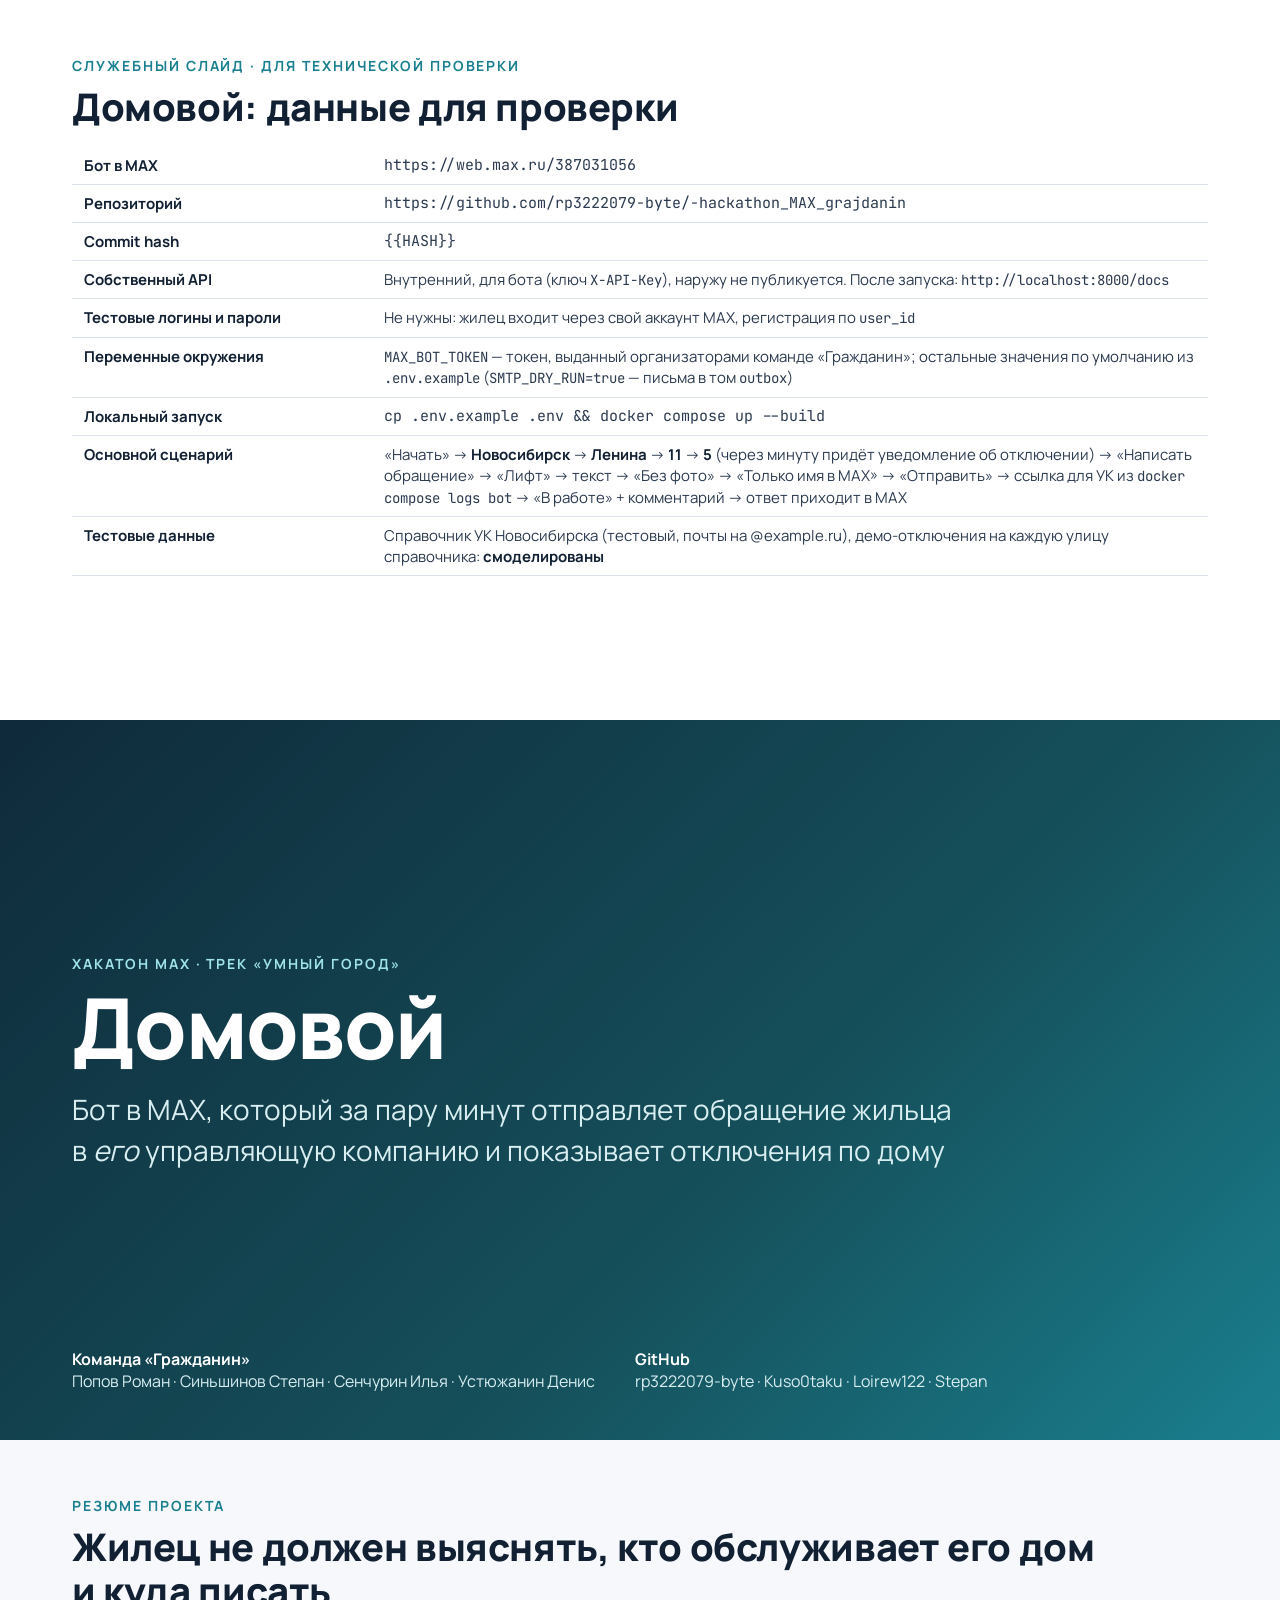
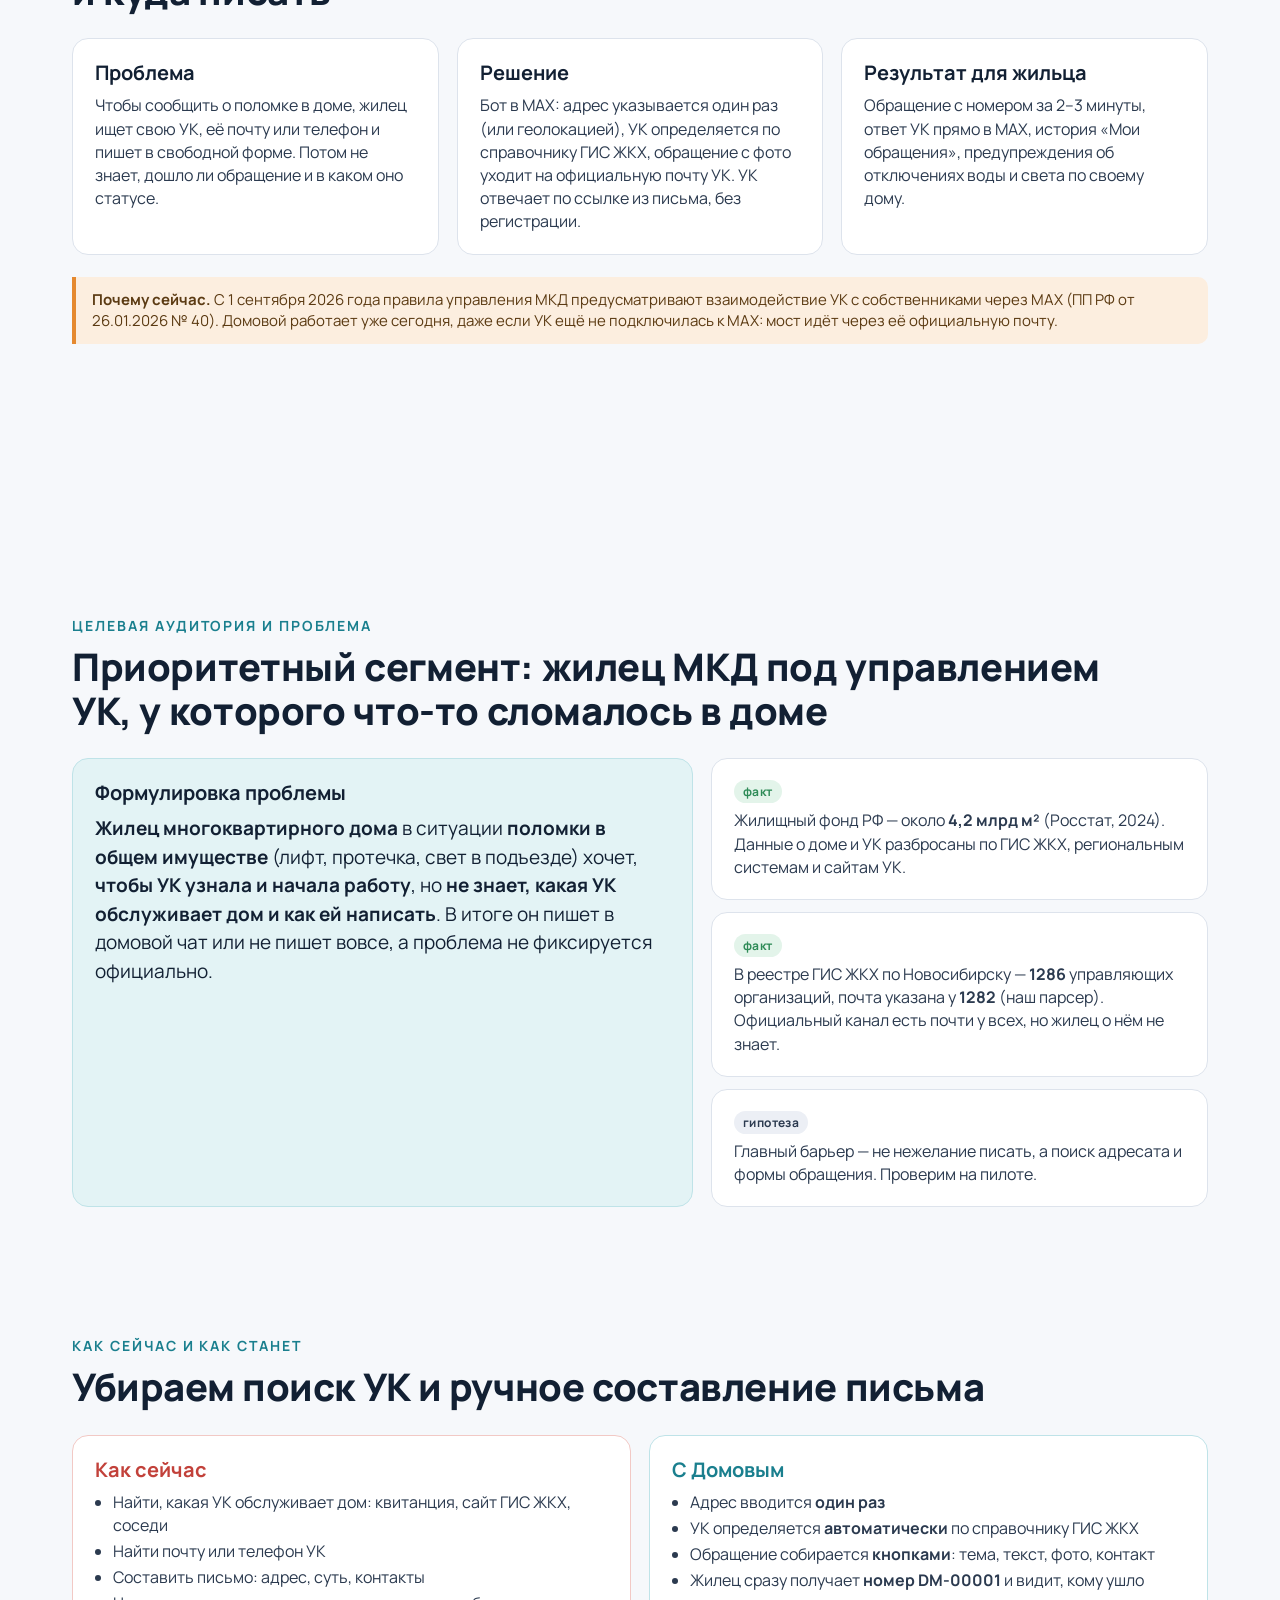
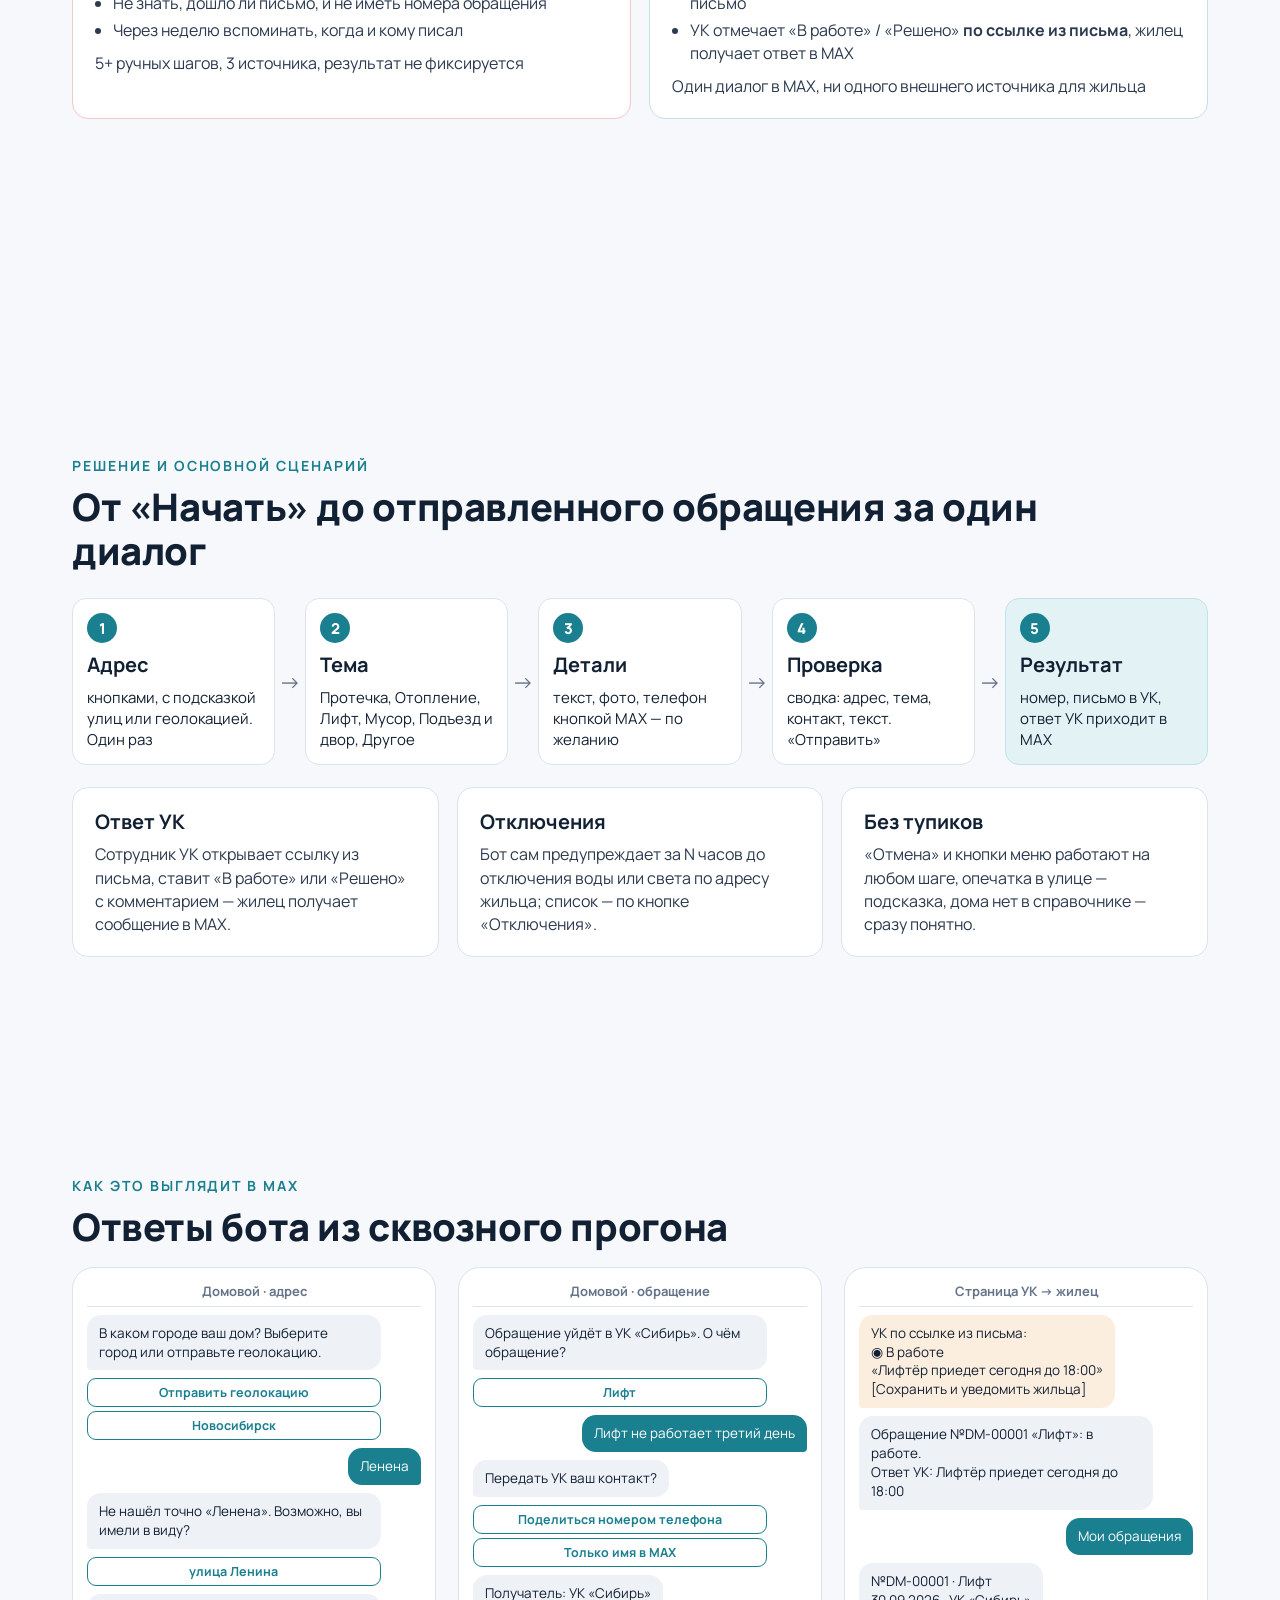
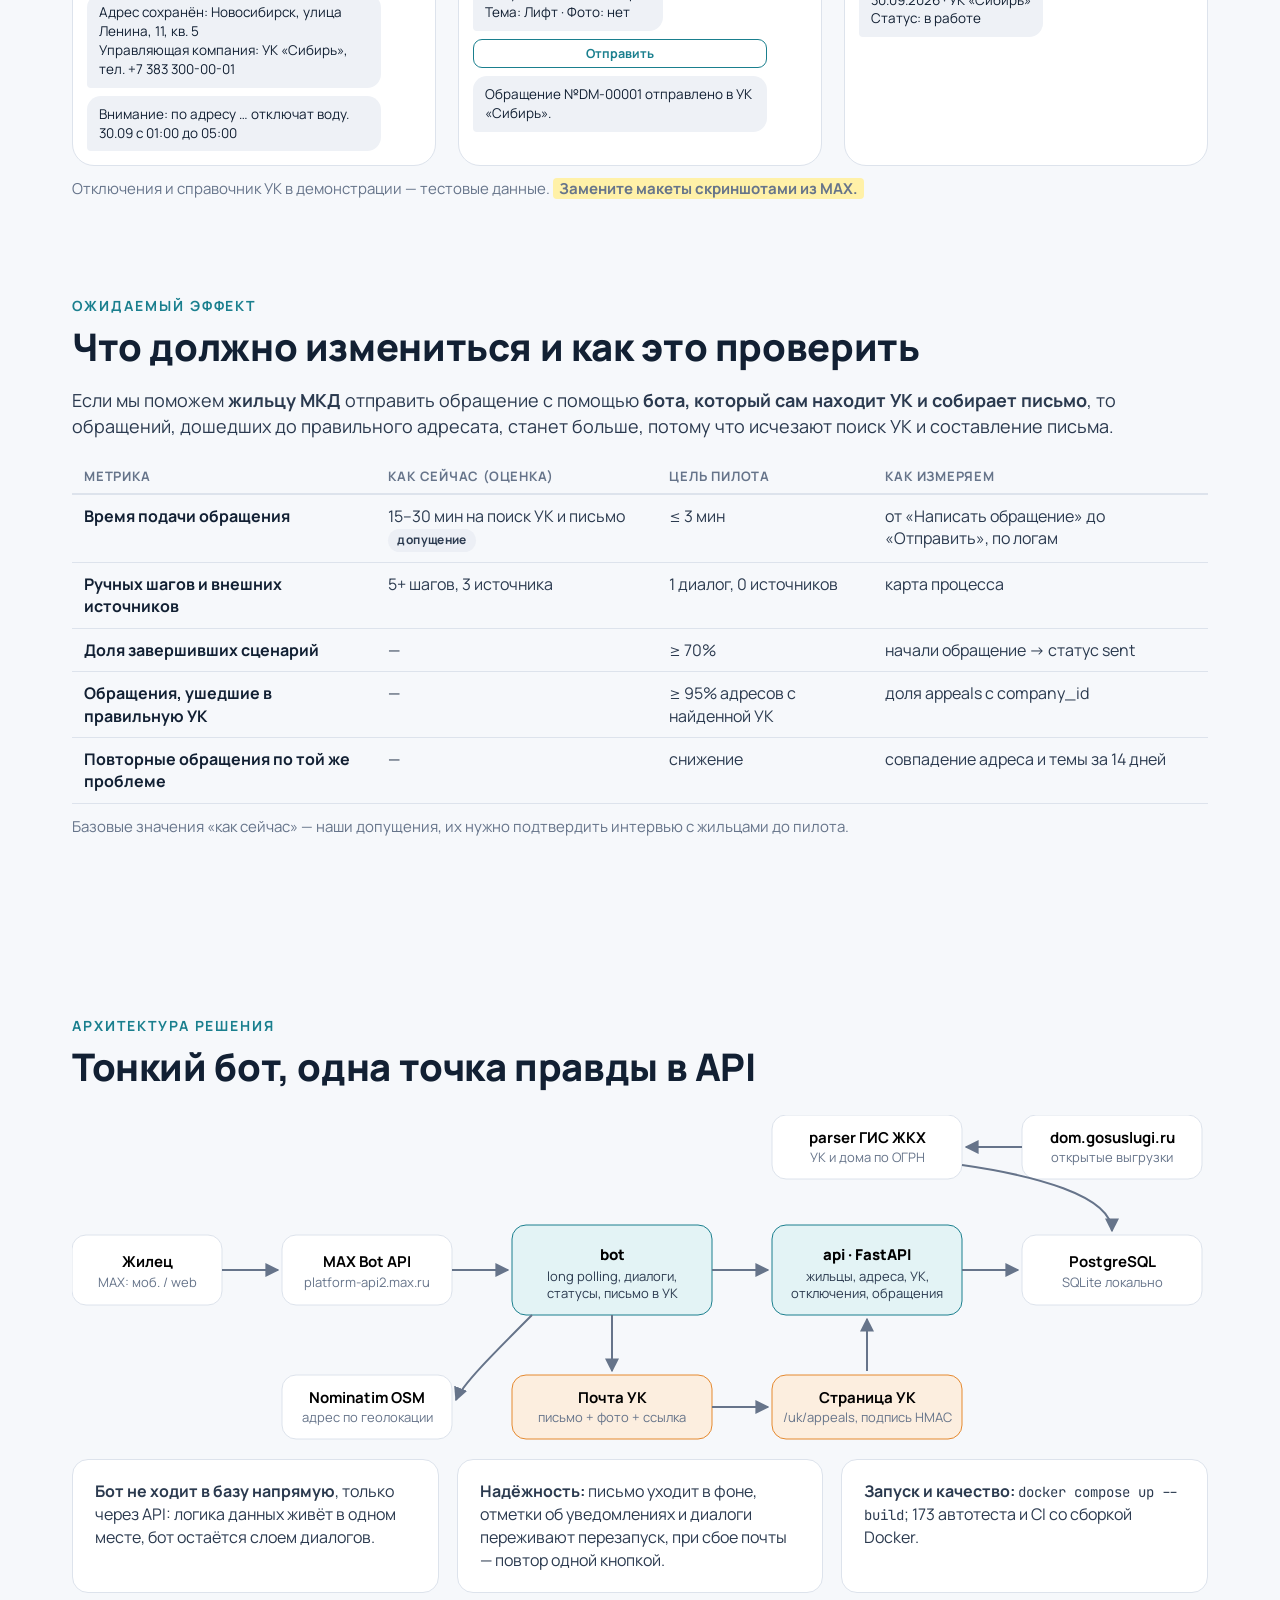
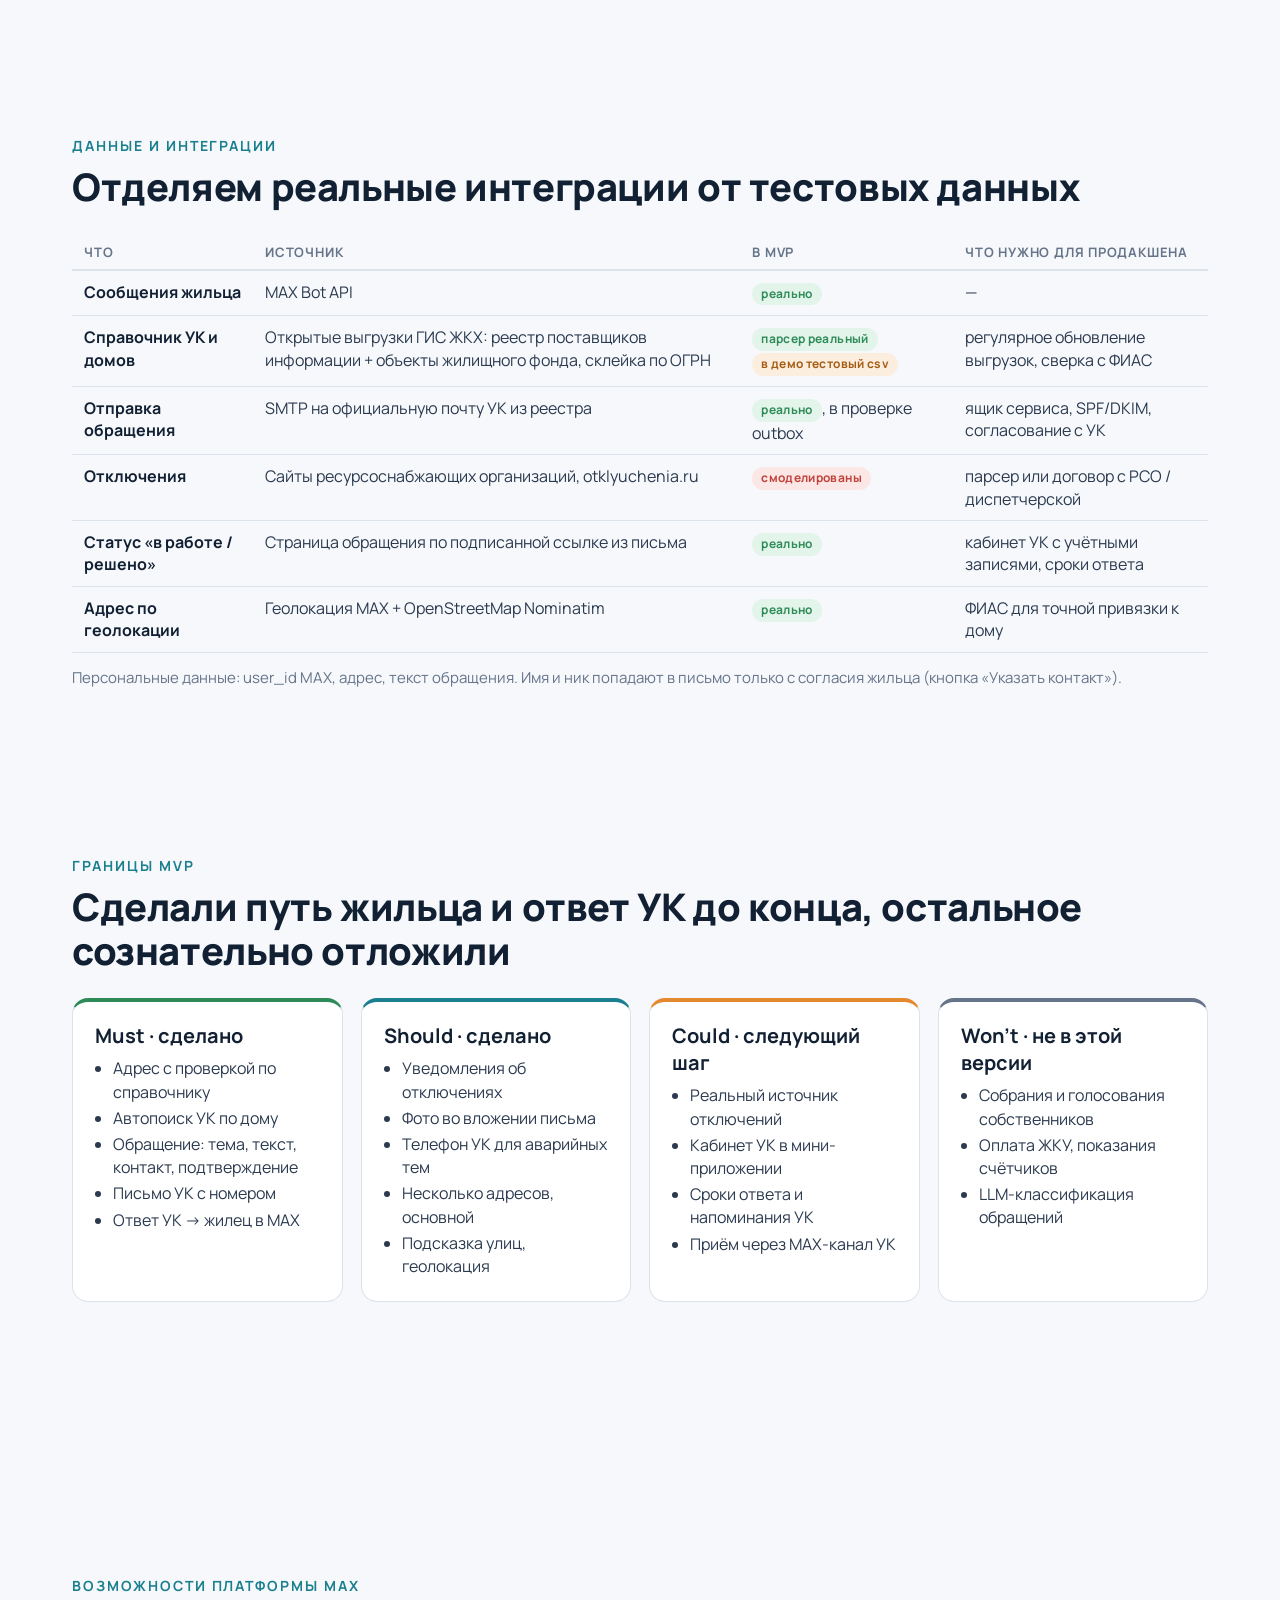
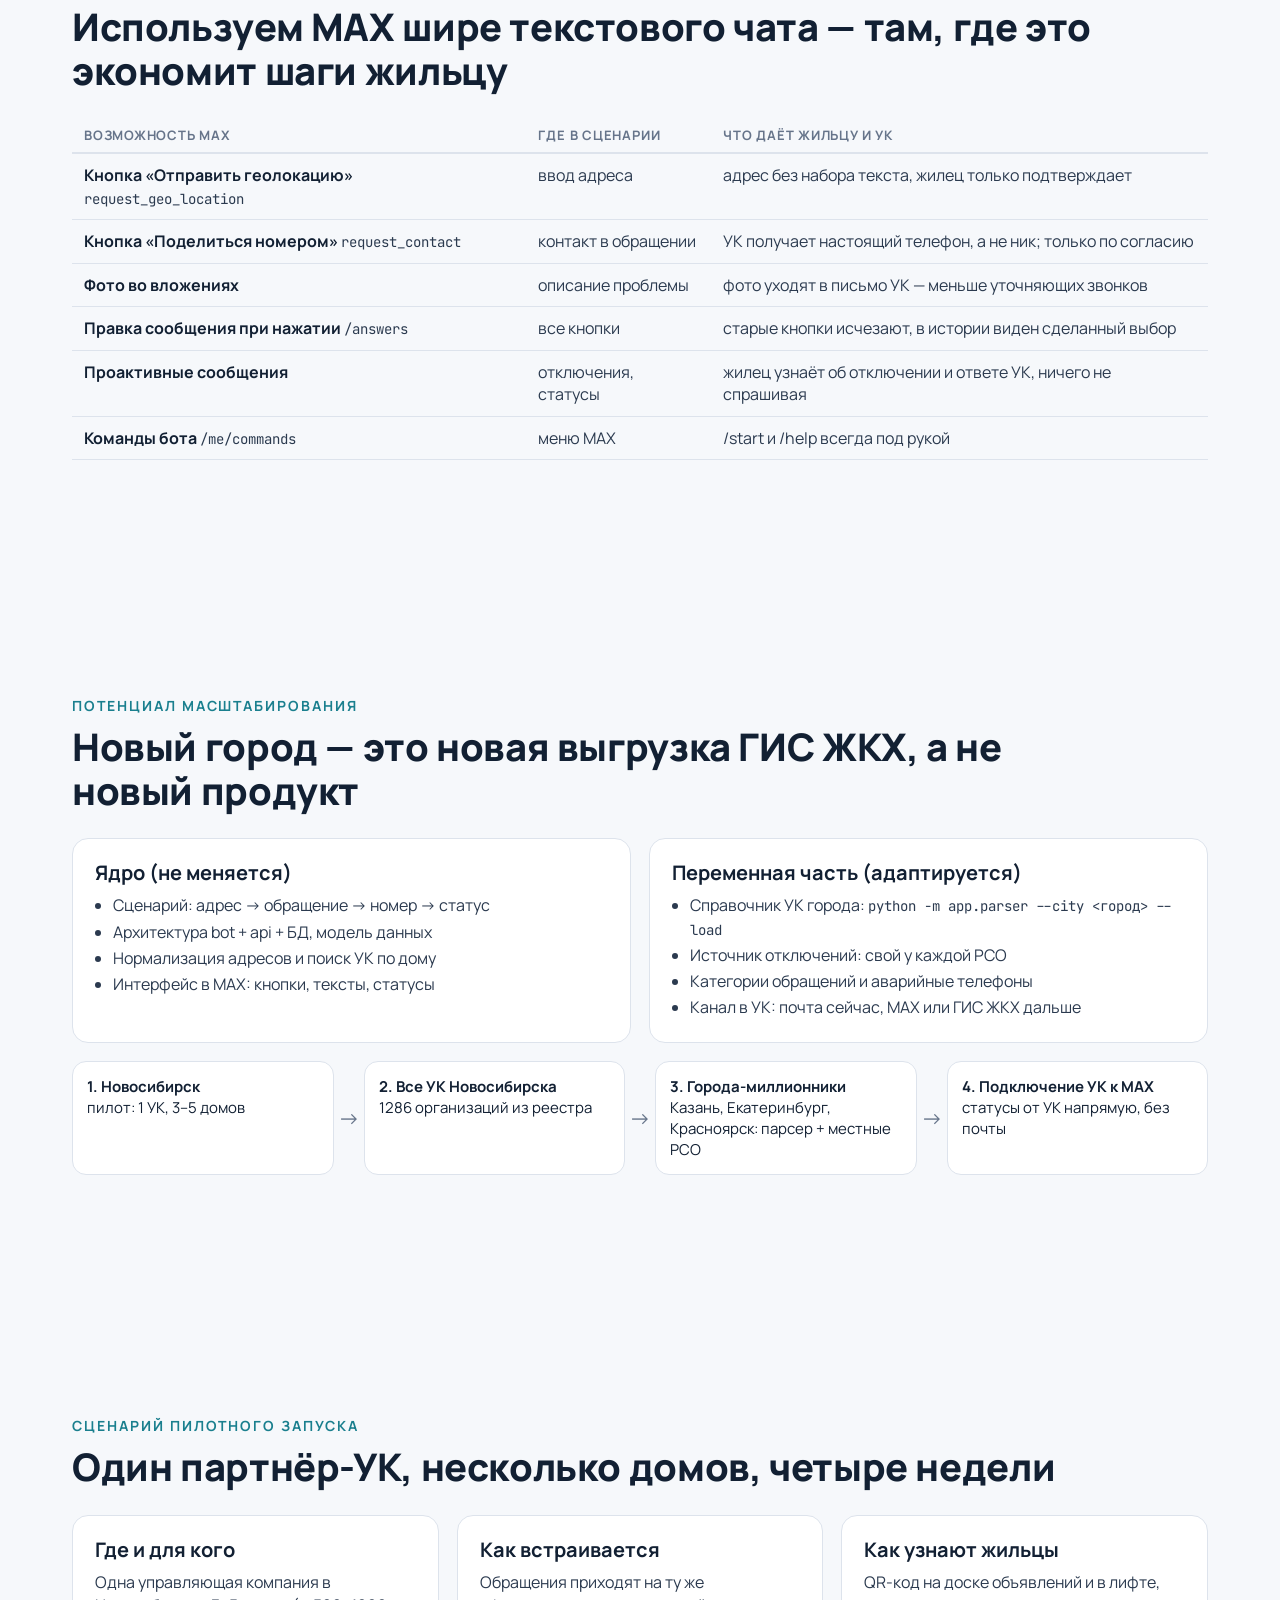
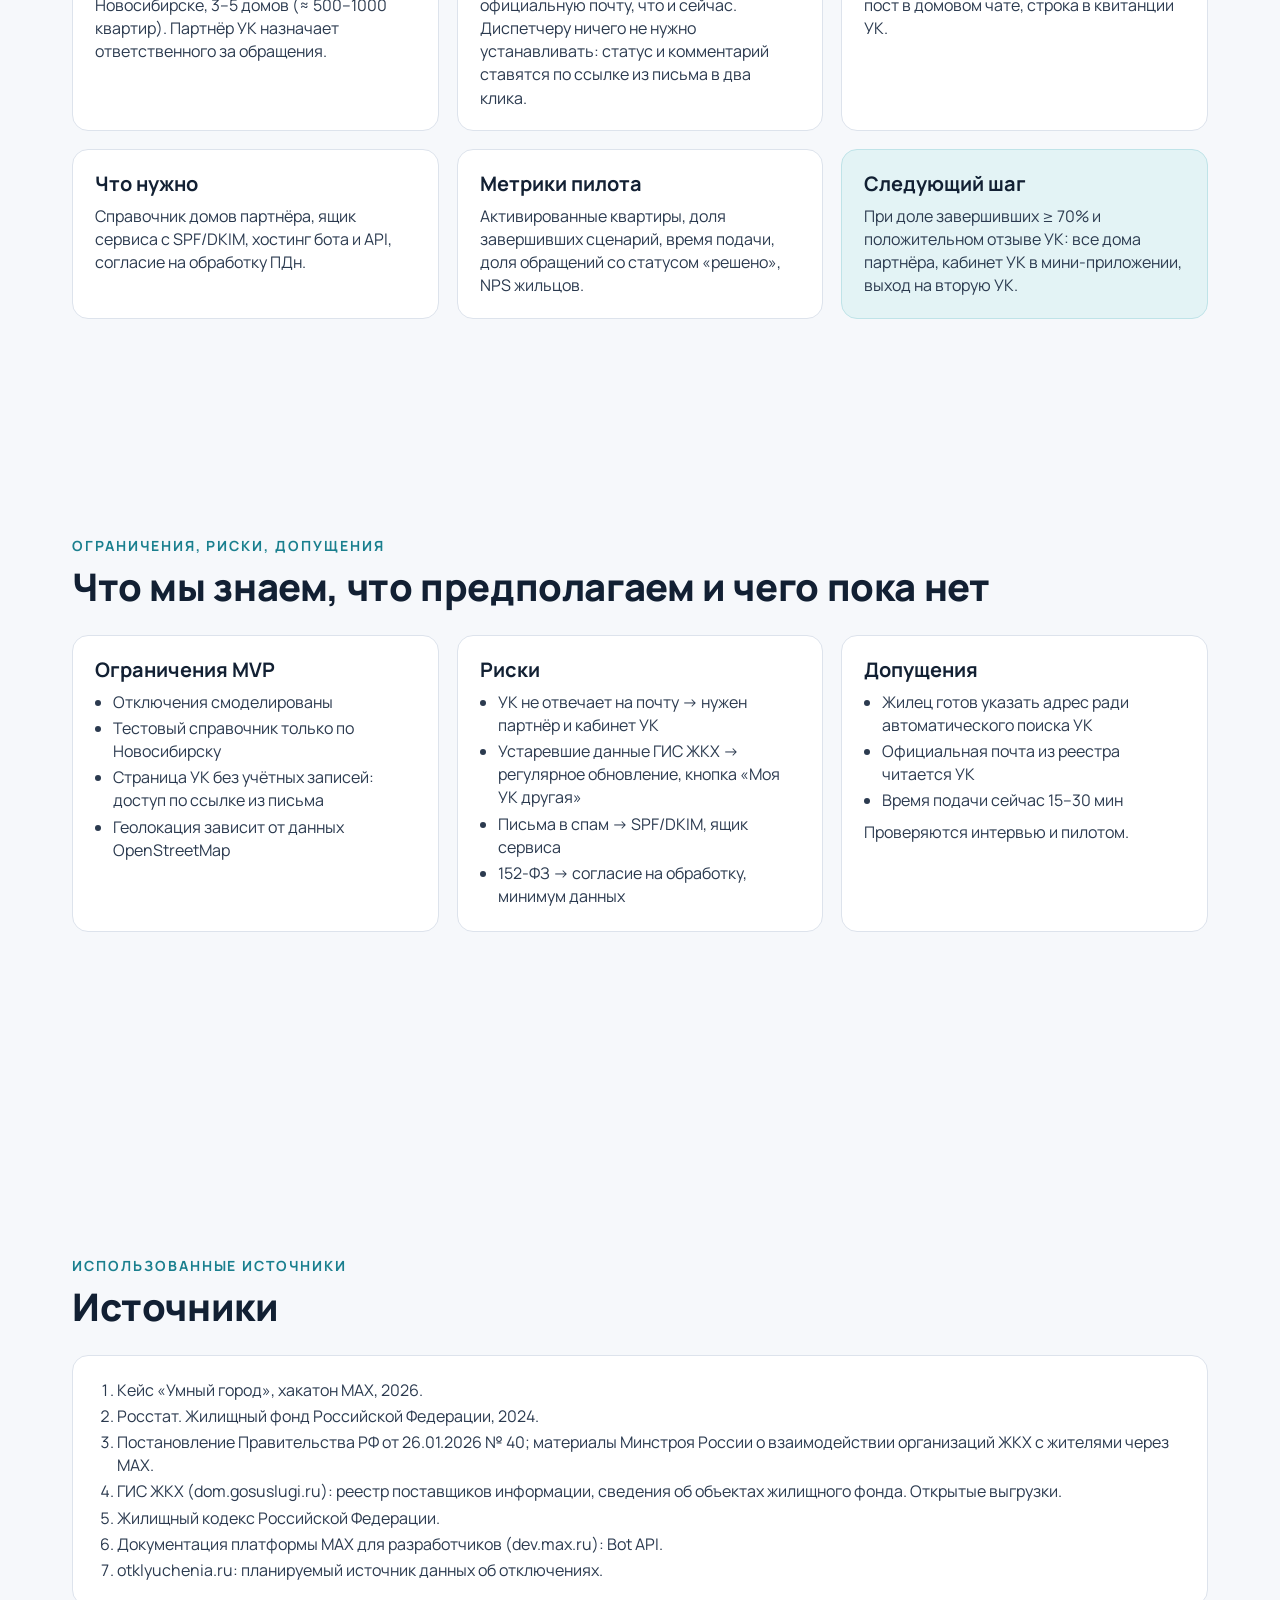
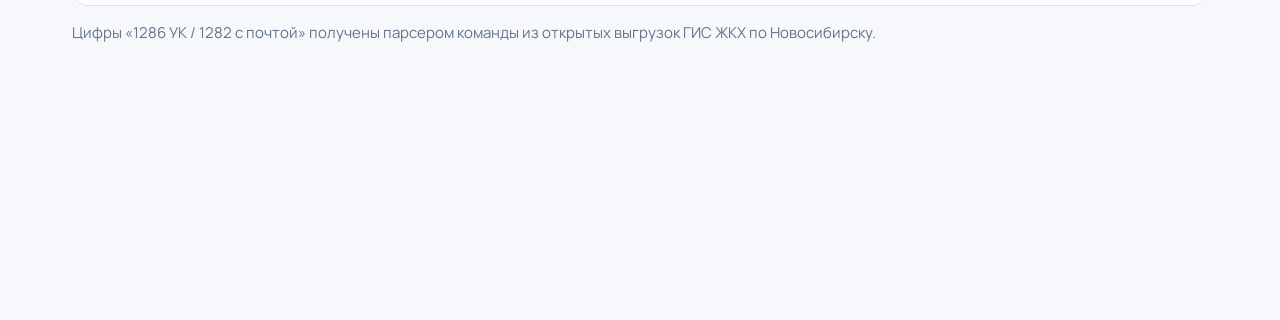
==== commit 1d84db8e: "Ссылка на бота и состав команды в README и презентации" ====
--- a/presentation/presentation.html
+++ b/presentation/presentation.html
@@ -69,12 +69,12 @@
   <p class="kicker">Служебный слайд · для технической проверки</p>
   <h2 style="margin-bottom:18px">Домовой: данные для проверки</h2>
   <table>
-    <tr><td style="width:300px"><b>Бот в MAX</b></td><td><span class="ph">https://max.ru/&lt;ник_бота&gt;</span></td></tr>
+    <tr><td style="width:300px"><b>Бот в MAX</b></td><td class="mono">https://web.max.ru/387031056</td></tr>
     <tr><td><b>Репозиторий</b></td><td class="mono">https://github.com/rp3222079-byte/-hackathon_MAX_grajdanin</td></tr>
-    <tr><td><b>Commit hash</b></td><td><span class="ph mono">&lt;hash финального коммита&gt;</span></td></tr>
+    <tr><td><b>Commit hash</b></td><td class="mono">{{HASH}}</td></tr>
     <tr><td><b>Собственный API</b></td><td>Внутренний, для бота (ключ <span class="mono">X-API-Key</span>), наружу не публикуется. После запуска: <span class="mono">http://localhost:8000/docs</span></td></tr>
     <tr><td><b>Тестовые логины и пароли</b></td><td>Не нужны: жилец входит через свой аккаунт MAX, регистрация по <span class="mono">user_id</span></td></tr>
-    <tr><td><b>Переменные окружения</b></td><td><span class="mono">MAX_BOT_TOKEN=</span><span class="ph mono">&lt;токен&gt;</span>; остальные значения по умолчанию из <span class="mono">.env.example</span> (<span class="mono">SMTP_DRY_RUN=true</span> — письма в том <span class="mono">outbox</span>)</td></tr>
+    <tr><td><b>Переменные окружения</b></td><td><span class="mono">MAX_BOT_TOKEN</span> — токен, выданный организаторами команде «Гражданин»; остальные значения по умолчанию из <span class="mono">.env.example</span> (<span class="mono">SMTP_DRY_RUN=true</span> — письма в том <span class="mono">outbox</span>)</td></tr>
     <tr><td><b>Локальный запуск</b></td><td class="mono">cp .env.example .env &amp;&amp; docker compose up --build</td></tr>
     <tr><td><b>Основной сценарий</b></td><td>«Начать» → <b>Новосибирск</b> → <b>Ленина</b> → <b>11</b> → <b>5</b> (через минуту придёт уведомление об отключении) → «Написать обращение» → «Лифт» → текст → «Без фото» → «Только имя в MAX» → «Отправить» → ссылка для УК из <span class="mono">docker compose logs bot</span> → «В работе» + комментарий → ответ приходит в MAX</td></tr>
     <tr><td><b>Тестовые данные</b></td><td>Справочник УК Новосибирска (тестовый, почты на @example.ru), демо-отключения на каждую улицу справочника: <b>смоделированы</b></td></tr>
@@ -89,7 +89,7 @@
     <p class="lead" style="font-size:28px;margin-top:18px;max-width:900px">Бот в MAX, который за пару минут отправляет обращение жильца в&nbsp;<i>его</i> управляющую компанию и показывает отключения по дому</p>
   </div>
   <div style="display:flex;gap:40px;font-size:16px;color:#D8EEF1">
-    <div><b style="color:#fff">Команда</b><br><span class="ph" style="color:var(--ink)">&lt;ФИО — роль&gt;</span> × 4</div>
+    <div><b style="color:#fff">Команда «Гражданин»</b><br>Попов Роман · Синьшинов Степан · Сенчурин Илья · Устюжанин Денис</div>
     <div><b style="color:#fff">GitHub</b><br>rp3222079-byte · Kuso0taku · Loirew122 · Stepan</div>
   </div>
 </section>
